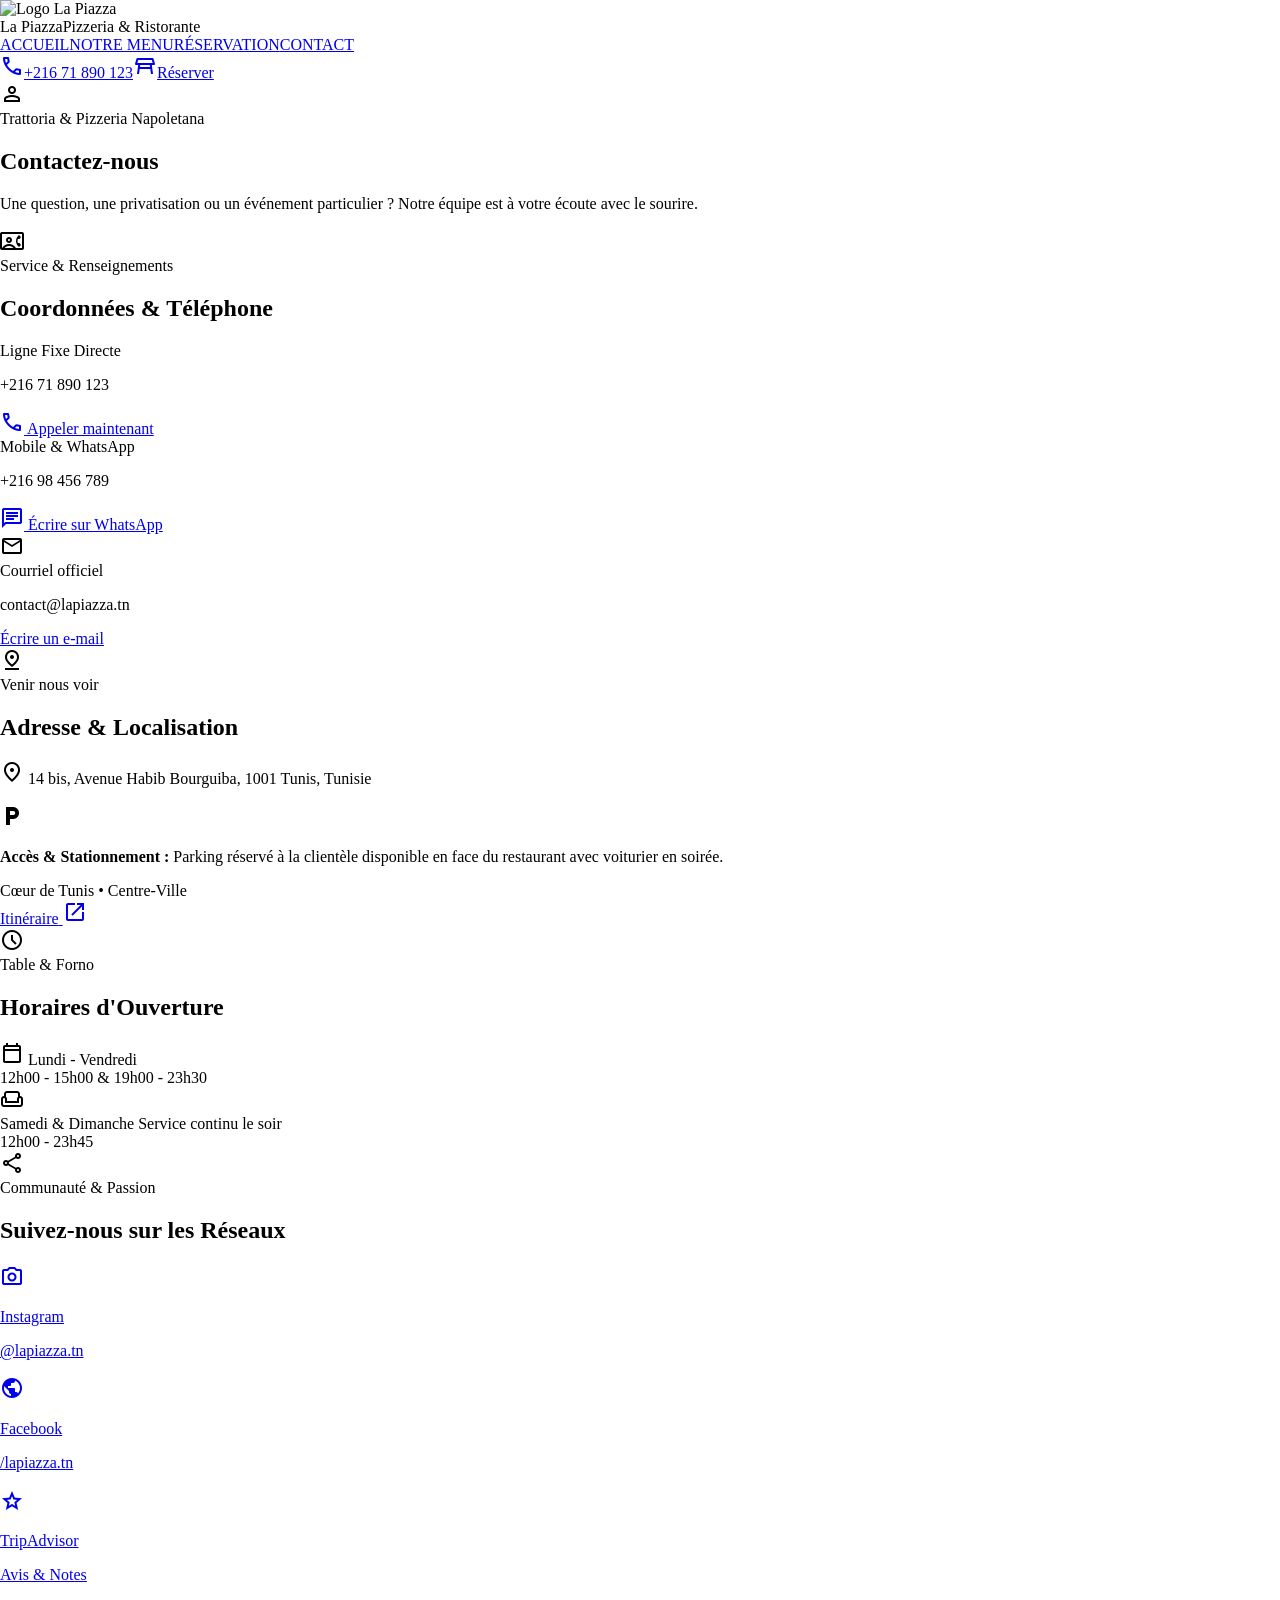
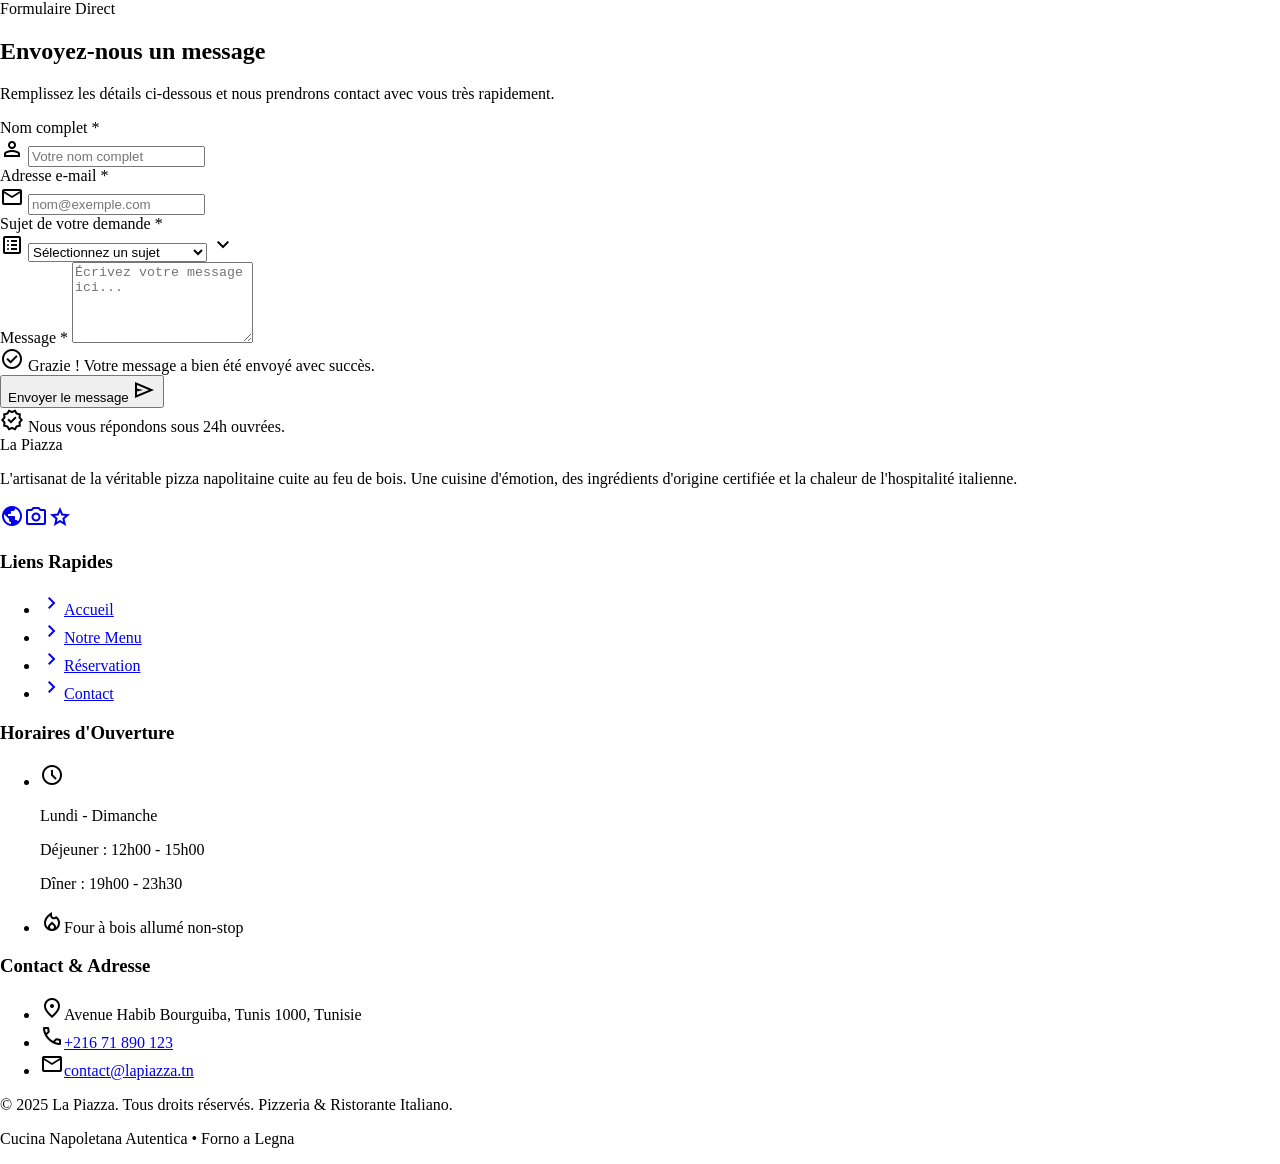
==== html/contact.html @ d90f62a3 "Ajouter de la structure HTML" ====
<!DOCTYPE html>

<html lang="fr">
  <head>
    <meta charset="utf-8" />
    <meta content="width=device-width, initial-scale=1.0" name="viewport" />
    <meta content="web_standard" name="shell-type" />
    <title>La Piazza - Trattoria &amp; Pizzeria Napoletana</title>
    <link href="https://fonts.googleapis.com" rel="preconnect" />
    <link crossorigin="" href="https://fonts.gstatic.com" rel="preconnect" />
    <link
      href="https://fonts.googleapis.com/css2?family=Playfair+Display:ital,wght@0,600;0,700;1,600&amp;family=Plus+Jakarta+Sans:wght@400;500;600;700&amp;display=swap"
      rel="stylesheet"
    />
    <link
      href="https://fonts.googleapis.com/css2?family=Material+Symbols+Outlined:opsz,wght,FILL,GRAD@20..48,100..700,0..1,-50..200"
      rel="stylesheet"
    />
    <link
      href="https://fonts.googleapis.com/css2?family=Material+Symbols+Outlined:wght,FILL@100..700,0..1&amp;display=swap"
      rel="stylesheet"
    />
    <style>
      @layer base {
        html,
        body {
          margin: 0;
          padding: 0;
        }
        body {
          overscroll-behavior: none;
        }
        main > :first-child {
          margin-top: 0 !important;
        }
        main > :last-child {
          margin-bottom: 0 !important;
        }
      }
      ::-webkit-scrollbar {
        display: none;
      }
    </style>
    <script src="https://cdn.tailwindcss.com"></script>
    <script id="tailwind-config">
      tailwind.config = {
        darkMode: "class",
        theme: {
          extend: {
            colors: {
              "surface-tint": "#b02d1c",
              "on-surface": "#2a170f",
              error: "#ba1a1a",
              "on-primary-fixed": "#400200",
              "on-secondary-container": "#347139",
              "surface-bright": "#fff8f6",
              "on-tertiary-fixed-variant": "#474743",
              "inverse-primary": "#ffb4a7",
              "on-tertiary": "#ffffff",
              background: "#fff8f6",
              "outline-variant": "#e1bfb9",
              surface: "#fff8f6",
              "secondary-container": "#b0f3ad",
              "surface-variant": "#ffdbce",
              "on-secondary-fixed-variant": "#12521e",
              tertiary: "#575753",
              "surface-container-lowest": "#ffffff",
              "surface-container": "#ffe9e2",
              "inverse-on-surface": "#ffede7",
              "error-container": "#ffdad6",
              "on-error-container": "#93000a",
              "primary-container": "#c83e2b",
              "tertiary-fixed-dim": "#c8c6c2",
              "inverse-surface": "#422b22",
              "tertiary-container": "#706f6b",
              "surface-container-high": "#ffe2d8",
              "surface-container-low": "#fff1ec",
              secondary: "#2e6b34",
              "on-error": "#ffffff",
              "on-secondary": "#ffffff",
              "surface-dim": "#f8d2c4",
              "on-primary-container": "#fff0ee",
              "on-primary-fixed-variant": "#8e1306",
              "on-surface-variant": "#59413d",
              "primary-fixed-dim": "#ffb4a7",
              primary: "#a62515",
              "on-background": "#2a170f",
              "on-secondary-fixed": "#002106",
              "tertiary-fixed": "#e5e2dd",
              "on-tertiary-fixed": "#1c1c19",
              "secondary-fixed": "#b0f3ad",
              "on-primary": "#ffffff",
              "secondary-fixed-dim": "#95d693",
              "on-tertiary-container": "#f6f3ee",
              "surface-container-highest": "#ffdbce",
              "primary-fixed": "#ffdad4",
              outline: "#8d706b",
            },
            borderRadius: {
              DEFAULT: "0.25rem",
              lg: "0.5rem",
              xl: "0.75rem",
              full: "9999px",
            },
            spacing: {
              "space-xl": "2.5rem",
              "space-lg": "1.5rem",
              margin: "3rem",
              "gutter-mobile": "1rem",
              gutter: "1.5rem",
              "margin-mobile": "1.25rem",
              "space-xs": "0.25rem",
              "space-md": "1rem",
              "space-sm": "0.5rem",
            },
            fontFamily: {
              "label-lg": ["Plus Jakarta Sans"],
              "label-sm": ["Plus Jakarta Sans"],
              "headline-sm": ["Playfair Display"],
              "headline-lg-mobile": ["Playfair Display"],
              "headline-xl-mobile": ["Playfair Display"],
              "body-sm": ["Plus Jakarta Sans"],
              "body-md": ["Plus Jakarta Sans"],
              "label-md": ["Plus Jakarta Sans"],
              "headline-md": ["Playfair Display"],
              "body-lg": ["Plus Jakarta Sans"],
              "headline-xl": ["Playfair Display"],
              "headline-lg": ["Playfair Display"],
            },
            fontSize: {
              "label-lg": [
                "0.875rem",
                {
                  lineHeight: "1.25rem",
                  letterSpacing: "0.04em",
                  fontWeight: "600",
                },
              ],
              "label-sm": [
                "0.6875rem",
                {
                  lineHeight: "0.875rem",
                  letterSpacing: "0.08em",
                  fontWeight: "500",
                },
              ],
              "headline-sm": [
                "1.25rem",
                {
                  lineHeight: "1.75rem",
                  letterSpacing: "0.01em",
                  fontWeight: "600",
                },
              ],
              "headline-lg-mobile": [
                "1.75rem",
                {
                  lineHeight: "2.25rem",
                  letterSpacing: "0em",
                  fontWeight: "600",
                },
              ],
              "headline-xl-mobile": [
                "2.25rem",
                {
                  lineHeight: "2.75rem",
                  letterSpacing: "-0.01em",
                  fontWeight: "600",
                },
              ],
              "body-sm": [
                "0.875rem",
                {
                  lineHeight: "1.25rem",
                  letterSpacing: "0.005em",
                  fontWeight: "400",
                },
              ],
              "body-md": [
                "1rem",
                {
                  lineHeight: "1.5rem",
                  letterSpacing: "0em",
                  fontWeight: "400",
                },
              ],
              "label-md": [
                "0.75rem",
                {
                  lineHeight: "1rem",
                  letterSpacing: "0.06em",
                  fontWeight: "600",
                },
              ],
              "headline-md": [
                "1.75rem",
                {
                  lineHeight: "2.25rem",
                  letterSpacing: "0em",
                  fontWeight: "600",
                },
              ],
              "body-lg": [
                "1.125rem",
                {
                  lineHeight: "1.75rem",
                  letterSpacing: "0em",
                  fontWeight: "400",
                },
              ],
              "headline-xl": [
                "3.5rem",
                {
                  lineHeight: "4rem",
                  letterSpacing: "-0.02em",
                  fontWeight: "600",
                },
              ],
              "headline-lg": [
                "2.5rem",
                {
                  lineHeight: "3rem",
                  letterSpacing: "-0.015em",
                  fontWeight: "600",
                },
              ],
            },
          },
        },
      };
    </script>
  </head>
  <body class="bg-surface text-on-surface antialiased">
    <header
      class="fixed top-0 left-0 w-full z-50 bg-surface-container-lowest/95 backdrop-blur-md shadow-[0_2px_12px_rgba(44,24,16,0.06)] border-b border-outline-variant/40"
    >
      <div
        class="h-20 max-w-7xl mx-auto px-6 lg:px-12 flex items-center justify-between gap-4"
      >
        <div class="flex items-center gap-3">
          <img
            alt="Logo La Piazza"
            class="h-8 w-auto object-contain"
            src="https://lh3.googleusercontent.com/aida/[base64]"
          />
          <div class="flex flex-col">
            <span
              class="font-headline-sm text-headline-sm text-on-surface font-bold tracking-tight leading-none"
              >La Piazza</span
            ><span
              class="font-label-sm text-label-sm uppercase tracking-widest text-secondary font-semibold mt-0.5"
              >Pizzeria &amp; Ristorante</span
            >
          </div>
        </div>
        <nav
          class="hidden lg:flex items-center gap-2"
          data-active-classes="bg-primary-container text-on-primary-container font-semibold rounded-lg px-3 py-1.5 shadow-sm"
        >
          <a
            class="px-3 py-1.5 font-label-lg text-label-lg text-on-surface-variant hover:text-on-surface transition-colors rounded-lg"
            data-path="accueil"
            href="#"
            >ACCUEIL</a
          ><a
            class="px-3 py-1.5 font-label-lg text-label-lg text-on-surface-variant hover:text-on-surface transition-colors rounded-lg"
            data-path="notre-menu"
            href="#"
            >NOTRE MENU</a
          ><a
            class="px-3 py-1.5 font-label-lg text-label-lg text-on-surface-variant hover:text-on-surface transition-colors rounded-lg"
            data-path="reservation"
            href="#"
            >RÉSERVATION</a
          ><a
            aria-current="page"
            class="transition-colors bg-primary-container text-on-primary-container font-semibold rounded-lg px-3 py-1.5 shadow-sm"
            data-path="contact"
            href="#"
            >CONTACT</a
          >
        </nav>
        <div class="flex items-center gap-4">
          <a
            class="hidden sm:flex items-center gap-2 px-3 py-1.5 rounded-full bg-surface-container-low text-on-surface-variant hover:text-on-surface transition-colors"
            href="tel:+21671890123"
            ><span class="material-symbols-outlined text-[18px] text-secondary"
              >call</span
            ><span
              class="font-label-sm text-label-sm font-semibold tracking-wider"
              >+216 71 890 123</span
            ></a
          ><a
            class="inline-flex items-center justify-center px-5 py-2.5 rounded-lg bg-primary-container text-on-primary-container font-label-lg text-label-lg tracking-wide hover:bg-primary transition-all shadow-sm active:scale-95"
            data-path="reservation"
            href="#"
            ><span class="material-symbols-outlined text-[18px] mr-1.5"
              >table_restaurant</span
            >Réserver</a
          >
          <div
            class="w-8 h-8 rounded-full bg-primary flex items-center justify-center shrink-0"
          >
            <span class="material-symbols-outlined text-on-primary text-[18px]"
              >person</span
            >
          </div>
        </div>
      </div>
    </header>
    <main class="w-full pt-20 bg-surface min-h-[calc(100vh-80px)]">
      <div class="flex flex-col w-full">
        <!-- Page Header -->
        <section
          class="relative px-6 lg:px-12 pt-12 pb-8 max-w-7xl mx-auto w-full"
        >
          <div class="flex flex-col max-w-3xl">
            <div class="inline-flex items-center gap-2 mb-3">
              <span class="w-8 h-0.5 bg-primary-container"></span>
              <span
                class="font-label-md text-label-md uppercase text-secondary font-bold tracking-widest"
                >Trattoria &amp; Pizzeria Napoletana</span
              >
            </div>
            <h1
              class="font-headline-xl text-headline-xl text-on-surface font-bold tracking-tight"
            >
              Contactez-nous
            </h1>
            <p
              class="font-body-lg text-body-lg text-on-surface-variant mt-4 leading-relaxed"
            >
              Une question, une privatisation ou un événement particulier ?
              Notre équipe est à votre écoute avec le sourire.
            </p>
          </div>
        </section>
        <!-- Main Grid Section -->
        <section class="px-6 lg:px-12 pb-24 max-w-7xl mx-auto w-full">
          <div
            class="grid grid-cols-1 lg:grid-cols-12 gap-8 lg:gap-12 items-start"
          >
            <!-- Left Column: Restaurant Info Cards (7 cols on desktop) -->
            <div class="lg:col-span-7 flex flex-col gap-6">
              <!-- Card 1: Coordonnées & Téléphone -->
              <article
                class="bg-surface-container-lowest rounded-xl p-6 sm:p-8 shadow-sm"
              >
                <div class="flex items-center gap-3 mb-6">
                  <div
                    class="w-12 h-12 rounded-xl bg-surface-container-low flex items-center justify-center text-primary-container shrink-0"
                  >
                    <span class="material-symbols-outlined text-[26px]"
                      >contact_phone</span
                    >
                  </div>
                  <div>
                    <span
                      class="font-label-sm text-label-sm text-secondary uppercase font-semibold"
                      >Service &amp; Renseignements</span
                    >
                    <h2
                      class="font-headline-sm text-headline-sm text-on-surface font-bold"
                    >
                      Coordonnées &amp; Téléphone
                    </h2>
                  </div>
                </div>
                <div class="grid grid-cols-1 sm:grid-cols-2 gap-4">
                  <div
                    class="bg-surface rounded-lg p-4 flex flex-col justify-between"
                  >
                    <div>
                      <span
                        class="font-label-sm text-label-sm text-on-surface-variant uppercase font-medium"
                        >Ligne Fixe Directe</span
                      >
                      <p
                        class="font-body-lg text-body-lg font-bold text-on-surface mt-1"
                      >
                        +216 71 890 123
                      </p>
                    </div>
                    <a
                      class="inline-flex items-center gap-1.5 font-label-md text-label-md text-primary-container hover:text-primary mt-3 font-semibold transition-colors"
                      href="tel:+21671890123"
                    >
                      <span class="material-symbols-outlined text-[16px]"
                        >call</span
                      >
                      Appeler maintenant
                    </a>
                  </div>
                  <div
                    class="bg-surface rounded-lg p-4 flex flex-col justify-between"
                  >
                    <div>
                      <span
                        class="font-label-sm text-label-sm text-on-surface-variant uppercase font-medium"
                        >Mobile &amp; WhatsApp</span
                      >
                      <p
                        class="font-body-lg text-body-lg font-bold text-on-surface mt-1"
                      >
                        +216 98 456 789
                      </p>
                    </div>
                    <a
                      class="inline-flex items-center gap-1.5 font-label-md text-label-md text-secondary hover:text-on-secondary-container mt-3 font-semibold transition-colors"
                      href="https://wa.me/21698456789"
                      rel="noopener noreferrer"
                      target="_blank"
                    >
                      <span class="material-symbols-outlined text-[16px]"
                        >chat</span
                      >
                      Écrire sur WhatsApp
                    </a>
                  </div>
                </div>
                <div
                  class="mt-4 pt-4 bg-surface-container-low/60 rounded-lg p-4 flex flex-col sm:flex-row items-start sm:items-center justify-between gap-3"
                >
                  <div class="flex items-center gap-3">
                    <span
                      class="material-symbols-outlined text-primary-container text-[22px]"
                      >mail</span
                    >
                    <div>
                      <span
                        class="font-label-sm text-label-sm text-on-surface-variant"
                        >Courriel officiel</span
                      >
                      <p
                        class="font-body-md text-body-md font-semibold text-on-surface"
                      >
                        contact@lapiazza.tn
                      </p>
                    </div>
                  </div>
                  <a
                    class="px-4 py-2 rounded-lg bg-surface-container-lowest text-on-surface font-label-md text-label-md font-semibold shadow-sm hover:bg-surface-container transition-all"
                    href="mailto:contact@lapiazza.tn"
                  >
                    Écrire un e-mail
                  </a>
                </div>
              </article>
              <!-- Card 2: Adresse & Localisation -->
              <article
                class="bg-surface-container-lowest rounded-xl p-6 sm:p-8 shadow-sm"
              >
                <div class="flex items-center gap-3 mb-5">
                  <div
                    class="w-12 h-12 rounded-xl bg-surface-container-low flex items-center justify-center text-primary-container shrink-0"
                  >
                    <span class="material-symbols-outlined text-[26px]"
                      >pin_drop</span
                    >
                  </div>
                  <div>
                    <span
                      class="font-label-sm text-label-sm text-secondary uppercase font-semibold"
                      >Venir nous voir</span
                    >
                    <h2
                      class="font-headline-sm text-headline-sm text-on-surface font-bold"
                    >
                      Adresse &amp; Localisation
                    </h2>
                  </div>
                </div>
                <div class="space-y-3 mb-5">
                  <p
                    class="font-body-lg text-body-lg font-semibold text-on-surface flex items-start gap-2"
                  >
                    <span
                      class="material-symbols-outlined text-primary-container text-[20px] mt-0.5"
                      >location_on</span
                    >
                    14 bis, Avenue Habib Bourguiba, 1001 Tunis, Tunisie
                  </p>
                  <div
                    class="flex items-start gap-2 bg-surface-container-low p-3.5 rounded-lg"
                  >
                    <span
                      class="material-symbols-outlined text-secondary text-[20px] mt-0.5"
                      >local_parking</span
                    >
                    <p
                      class="font-body-sm text-body-sm text-on-surface-variant"
                    >
                      <strong class="text-on-surface font-semibold"
                        >Accès &amp; Stationnement :</strong
                      >
                      Parking réservé à la clientèle disponible en face du
                      restaurant avec voiturier en soirée.
                    </p>
                  </div>
                </div>
                <!-- Stylized Google Map Container with Red and Green accents -->
                <div
                  class="relative w-full h-56 rounded-xl overflow-hidden shadow-inner group"
                >
                  <div
                    class="w-full h-full bg-cover bg-center"
                    data-location="14 bis Avenue Habib Bourguiba, Tunis, Tunisie"
                    style="
                      background-image: url('https://lh3.googleusercontent.com/aida-public/[base64]');
                    "
                  ></div>
                  <!-- Interactive Map Overlay Badge -->
                  <div
                    class="absolute bottom-3 left-3 bg-surface-container-lowest/95 backdrop-blur-sm px-4 py-2 rounded-lg shadow-md flex items-center gap-3"
                  >
                    <div class="flex items-center gap-1.5">
                      <span
                        class="w-2.5 h-2.5 rounded-full bg-primary-container animate-pulse"
                      ></span>
                      <span
                        class="w-2.5 h-2.5 rounded-full bg-secondary"
                      ></span>
                    </div>
                    <span
                      class="font-label-sm text-label-sm font-bold text-on-surface"
                      >Cœur de Tunis • Centre-Ville</span
                    >
                  </div>
                  <a
                    class="absolute top-3 right-3 bg-surface-container-lowest text-primary-container hover:bg-primary-container hover:text-on-primary-container transition-all px-3 py-1.5 rounded-md font-label-sm text-label-sm font-semibold shadow-sm flex items-center gap-1"
                    href="https://maps.google.com"
                    rel="noopener noreferrer"
                    target="_blank"
                  >
                    <span>Itinéraire</span>
                    <span class="material-symbols-outlined text-[16px]"
                      >open_in_new</span
                    >
                  </a>
                </div>
              </article>
              <!-- Card 3: Horaires d'ouverture -->
              <article
                class="bg-surface-container-lowest rounded-xl p-6 sm:p-8 shadow-sm"
              >
                <div class="flex items-center gap-3 mb-6">
                  <div
                    class="w-12 h-12 rounded-xl bg-surface-container-low flex items-center justify-center text-primary-container shrink-0"
                  >
                    <span class="material-symbols-outlined text-[26px]"
                      >schedule</span
                    >
                  </div>
                  <div>
                    <span
                      class="font-label-sm text-label-sm text-secondary uppercase font-semibold"
                      >Table &amp; Forno</span
                    >
                    <h2
                      class="font-headline-sm text-headline-sm text-on-surface font-bold"
                    >
                      Horaires d'Ouverture
                    </h2>
                  </div>
                </div>
                <div class="space-y-4">
                  <div
                    class="flex flex-col sm:flex-row sm:items-center justify-between p-4 rounded-lg bg-surface gap-2"
                  >
                    <div class="flex items-center gap-2.5">
                      <span
                        class="material-symbols-outlined text-secondary text-[20px]"
                        >calendar_today</span
                      >
                      <span
                        class="font-body-md text-body-md font-semibold text-on-surface"
                        >Lundi - Vendredi</span
                      >
                    </div>
                    <div
                      class="flex items-center gap-3 font-body-sm text-body-sm text-on-surface-variant font-medium"
                    >
                      <span
                        class="bg-surface-container-lowest px-2.5 py-1 rounded"
                        >12h00 - 15h00</span
                      >
                      <span>&amp;</span>
                      <span
                        class="bg-surface-container-lowest px-2.5 py-1 rounded"
                        >19h00 - 23h30</span
                      >
                    </div>
                  </div>
                  <div
                    class="flex flex-col sm:flex-row sm:items-center justify-between p-4 rounded-lg bg-surface-container-low/70 gap-2"
                  >
                    <div class="flex items-center gap-2.5">
                      <span
                        class="material-symbols-outlined text-primary-container text-[20px]"
                        >weekend</span
                      >
                      <div>
                        <span
                          class="font-body-md text-body-md font-bold text-on-surface"
                          >Samedi &amp; Dimanche</span
                        >
                        <span
                          class="block font-label-sm text-label-sm text-secondary font-semibold"
                          >Service continu le soir</span
                        >
                      </div>
                    </div>
                    <div
                      class="font-body-md text-body-md font-bold text-primary-container bg-surface-container-lowest px-3 py-1.5 rounded-lg shadow-xs"
                    >
                      12h00 - 23h45
                    </div>
                  </div>
                </div>
              </article>
              <!-- Card 4: Suivez-nous sur les Réseaux Sociaux -->
              <article
                class="bg-surface-container-lowest rounded-xl p-6 sm:p-8 shadow-sm"
              >
                <div class="flex items-center gap-3 mb-5">
                  <div
                    class="w-12 h-12 rounded-xl bg-surface-container-low flex items-center justify-center text-primary-container shrink-0"
                  >
                    <span class="material-symbols-outlined text-[26px]"
                      >share</span
                    >
                  </div>
                  <div>
                    <span
                      class="font-label-sm text-label-sm text-secondary uppercase font-semibold"
                      >Communauté &amp; Passion</span
                    >
                    <h2
                      class="font-headline-sm text-headline-sm text-on-surface font-bold"
                    >
                      Suivez-nous sur les Réseaux
                    </h2>
                  </div>
                </div>
                <div class="grid grid-cols-1 sm:grid-cols-3 gap-3">
                  <!-- Instagram -->
                  <a
                    class="group flex items-center gap-3 p-3.5 rounded-lg bg-surface hover:bg-primary-container transition-all duration-200"
                    href="https://instagram.com/lapiazza.tn"
                    rel="noopener noreferrer"
                    target="_blank"
                  >
                    <div
                      class="w-9 h-9 rounded-full bg-surface-container-lowest group-hover:bg-on-primary-container flex items-center justify-center text-primary-container group-hover:text-primary transition-colors shrink-0"
                    >
                      <span class="material-symbols-outlined text-[18px]"
                        >photo_camera</span
                      >
                    </div>
                    <div class="min-w-0">
                      <p
                        class="font-label-md text-label-md font-bold text-on-surface group-hover:text-on-primary-container"
                      >
                        Instagram
                      </p>
                      <p
                        class="font-body-sm text-body-sm text-on-surface-variant group-hover:text-on-primary-container/80 truncate"
                      >
                        @lapiazza.tn
                      </p>
                    </div>
                  </a>
                  <!-- Facebook -->
                  <a
                    class="group flex items-center gap-3 p-3.5 rounded-lg bg-surface hover:bg-primary-container transition-all duration-200"
                    href="https://facebook.com/lapiazza.tn"
                    rel="noopener noreferrer"
                    target="_blank"
                  >
                    <div
                      class="w-9 h-9 rounded-full bg-surface-container-lowest group-hover:bg-on-primary-container flex items-center justify-center text-primary-container group-hover:text-primary transition-colors shrink-0"
                    >
                      <span class="material-symbols-outlined text-[18px]"
                        >public</span
                      >
                    </div>
                    <div class="min-w-0">
                      <p
                        class="font-label-md text-label-md font-bold text-on-surface group-hover:text-on-primary-container"
                      >
                        Facebook
                      </p>
                      <p
                        class="font-body-sm text-body-sm text-on-surface-variant group-hover:text-on-primary-container/80 truncate"
                      >
                        /lapiazza.tn
                      </p>
                    </div>
                  </a>
                  <!-- TripAdvisor -->
                  <a
                    class="group flex items-center gap-3 p-3.5 rounded-lg bg-surface hover:bg-secondary transition-all duration-200"
                    href="https://tripadvisor.com"
                    rel="noopener noreferrer"
                    target="_blank"
                  >
                    <div
                      class="w-9 h-9 rounded-full bg-surface-container-lowest group-hover:bg-on-secondary flex items-center justify-center text-secondary group-hover:text-secondary-fixed-dim transition-colors shrink-0"
                    >
                      <span class="material-symbols-outlined text-[18px]"
                        >star</span
                      >
                    </div>
                    <div class="min-w-0">
                      <p
                        class="font-label-md text-label-md font-bold text-on-surface group-hover:text-on-secondary"
                      >
                        TripAdvisor
                      </p>
                      <p
                        class="font-body-sm text-body-sm text-on-surface-variant group-hover:text-on-secondary/80 truncate"
                      >
                        Avis &amp; Notes
                      </p>
                    </div>
                  </a>
                </div>
              </article>
            </div>
            <!-- Right Column: Simple Contact Form (5 cols on desktop) -->
            <div class="lg:col-span-5 lg:sticky lg:top-28">
              <div class="bg-surface-container-lowest rounded-xl p-8 shadow-md">
                <div class="mb-6">
                  <span
                    class="font-label-sm text-label-sm text-secondary uppercase font-bold tracking-wider"
                    >Formulaire Direct</span
                  >
                  <h2
                    class="font-headline-md text-headline-md text-on-surface font-bold mt-1"
                  >
                    Envoyez-nous un message
                  </h2>
                  <p
                    class="font-body-sm text-body-sm text-on-surface-variant mt-1.5"
                  >
                    Remplissez les détails ci-dessous et nous prendrons contact
                    avec vous très rapidement.
                  </p>
                </div>
                <form
                  class="space-y-5"
                  id="contactForm"
                  onsubmit="event.preventDefault(); document.getElementById('formSuccess').classList.remove('hidden'); this.reset();"
                >
                  <!-- Nom -->
                  <div>
                    <label
                      class="block font-label-md text-label-md font-semibold text-on-surface mb-2"
                      for="contactName"
                    >
                      Nom complet <span class="text-primary-container">*</span>
                    </label>
                    <div class="relative">
                      <span
                        class="material-symbols-outlined absolute left-3.5 top-1/2 -translate-y-1/2 text-[20px] text-tertiary"
                        >person</span
                      >
                      <input
                        class="w-full pl-11 pr-4 py-3 rounded-lg bg-surface text-on-surface font-body-md text-body-md placeholder:text-on-surface-variant/50 focus:outline-none focus:ring-2 focus:ring-primary-container transition-all"
                        id="contactName"
                        name="name"
                        placeholder="Votre nom complet"
                        required=""
                        type="text"
                      />
                    </div>
                  </div>
                  <!-- Email -->
                  <div>
                    <label
                      class="block font-label-md text-label-md font-semibold text-on-surface mb-2"
                      for="contactEmail"
                    >
                      Adresse e-mail
                      <span class="text-primary-container">*</span>
                    </label>
                    <div class="relative">
                      <span
                        class="material-symbols-outlined absolute left-3.5 top-1/2 -translate-y-1/2 text-[20px] text-tertiary"
                        >mail</span
                      >
                      <input
                        class="w-full pl-11 pr-4 py-3 rounded-lg bg-surface text-on-surface font-body-md text-body-md placeholder:text-on-surface-variant/50 focus:outline-none focus:ring-2 focus:ring-primary-container transition-all"
                        id="contactEmail"
                        name="email"
                        placeholder="nom@exemple.com"
                        required=""
                        type="email"
                      />
                    </div>
                  </div>
                  <!-- Sujet -->
                  <div>
                    <label
                      class="block font-label-md text-label-md font-semibold text-on-surface mb-2"
                      for="contactSubject"
                    >
                      Sujet de votre demande
                      <span class="text-primary-container">*</span>
                    </label>
                    <div class="relative">
                      <span
                        class="material-symbols-outlined absolute left-3.5 top-1/2 -translate-y-1/2 text-[20px] text-tertiary pointer-events-none"
                        >list_alt</span
                      >
                      <select
                        class="w-full pl-11 pr-10 py-3 rounded-lg bg-surface text-on-surface font-body-md text-body-md focus:outline-none focus:ring-2 focus:ring-primary-container appearance-none cursor-pointer transition-all"
                        id="contactSubject"
                        name="subject"
                        required=""
                      >
                        <option disabled="" selected="" value="">
                          Sélectionnez un sujet
                        </option>
                        <option value="Demande d'information">
                          Demande d'information
                        </option>
                        <option value="Privatisation &amp; Événement">
                          Privatisation &amp; Événement
                        </option>
                        <option value="Catering / Traiteur">
                          Catering / Traiteur
                        </option>
                        <option value="Autre question">Autre question</option>
                      </select>
                      <span
                        class="material-symbols-outlined absolute right-3.5 top-1/2 -translate-y-1/2 text-[20px] text-tertiary pointer-events-none"
                        >expand_more</span
                      >
                    </div>
                  </div>
                  <!-- Message -->
                  <div>
                    <label
                      class="block font-label-md text-label-md font-semibold text-on-surface mb-2"
                      for="contactMessage"
                    >
                      Message <span class="text-primary-container">*</span>
                    </label>
                    <textarea
                      class="w-full p-4 rounded-lg bg-surface text-on-surface font-body-md text-body-md placeholder:text-on-surface-variant/50 focus:outline-none focus:ring-2 focus:ring-primary-container resize-none transition-all"
                      id="contactMessage"
                      name="message"
                      placeholder="Écrivez votre message ici..."
                      required=""
                      rows="5"
                    ></textarea>
                  </div>
                  <!-- Feedback Message -->
                  <div
                    class="hidden p-3.5 rounded-lg bg-secondary-container text-on-secondary-fixed-variant font-body-sm text-body-sm flex items-center gap-2"
                    id="formSuccess"
                  >
                    <span class="material-symbols-outlined text-[20px]"
                      >check_circle</span
                    >
                    <span
                      >Grazie ! Votre message a bien été envoyé avec
                      succès.</span
                    >
                  </div>
                  <!-- Submit Button -->
                  <button
                    class="w-full py-3.5 px-6 rounded-lg bg-primary-container hover:bg-primary text-on-primary-container font-label-lg text-label-lg font-bold flex items-center justify-center gap-2 shadow-sm transition-all duration-200 active:scale-[0.99] cursor-pointer"
                    type="submit"
                  >
                    <span>Envoyer le message</span>
                    <span class="material-symbols-outlined text-[18px]"
                      >send</span
                    >
                  </button>
                  <!-- Fast reply guarantee -->
                  <div
                    class="flex items-center justify-center gap-2 pt-2 text-on-surface-variant font-label-sm text-label-sm"
                  >
                    <span
                      class="material-symbols-outlined text-secondary text-[16px]"
                      >verified</span
                    >
                    <span>Nous vous répondons sous 24h ouvrées.</span>
                  </div>
                </form>
              </div>
            </div>
          </div>
        </section>
      </div>
    </main>
    <footer
      class="w-full bg-inverse-surface text-inverse-on-surface pt-16 pb-8 border-t border-outline/20"
    >
      <div class="max-w-7xl mx-auto px-6 lg:px-12">
        <div
          class="grid grid-cols-1 md:grid-cols-2 lg:grid-cols-4 gap-10 pb-12"
        >
          <div class="space-y-4">
            <div class="flex items-center gap-3">
              <span
                class="font-headline-md text-headline-md text-surface-container-lowest font-bold tracking-tight"
                >La Piazza</span
              >
              <div
                class="flex h-3 w-6 rounded-xs overflow-hidden shadow-xs shrink-0"
              >
                <span class="w-1/3 h-full bg-secondary"></span
                ><span class="w-1/3 h-full bg-surface-container-lowest"></span
                ><span class="w-1/3 h-full bg-primary-container"></span>
              </div>
            </div>
            <p
              class="font-body-sm text-body-sm text-surface-dim leading-relaxed"
            >
              L'artisanat de la véritable pizza napolitaine cuite au feu de
              bois. Une cuisine d'émotion, des ingrédients d'origine certifiée
              et la chaleur de l'hospitalité italienne.
            </p>
            <div class="flex items-center gap-3 pt-2">
              <a
                aria-label="Facebook"
                class="w-9 h-9 rounded-full bg-tertiary-container/40 flex items-center justify-center text-surface-container-lowest hover:bg-primary-container hover:text-on-primary-container transition-all"
                href="#"
                ><span class="material-symbols-outlined text-[18px]"
                  >public</span
                ></a
              ><a
                aria-label="Instagram"
                class="w-9 h-9 rounded-full bg-tertiary-container/40 flex items-center justify-center text-surface-container-lowest hover:bg-primary-container hover:text-on-primary-container transition-all"
                href="#"
                ><span class="material-symbols-outlined text-[18px]"
                  >photo_camera</span
                ></a
              ><a
                aria-label="TripAdvisor"
                class="w-9 h-9 rounded-full bg-tertiary-container/40 flex items-center justify-center text-surface-container-lowest hover:bg-primary-container hover:text-on-primary-container transition-all"
                href="#"
                ><span class="material-symbols-outlined text-[18px]"
                  >star</span
                ></a
              >
            </div>
          </div>
          <div class="space-y-4">
            <h3
              class="font-headline-sm text-headline-sm text-surface-container-lowest font-bold"
            >
              Liens Rapides
            </h3>
            <ul class="space-y-2.5">
              <li role="none">
                <a
                  class="font-body-sm text-body-sm text-surface-dim hover:text-surface-container-lowest transition-colors flex items-center gap-2"
                  data-path="accueil"
                  href="#"
                  ><span
                    class="material-symbols-outlined text-[14px] text-primary-fixed-dim"
                    >chevron_right</span
                  >Accueil</a
                >
              </li>
              <li role="none">
                <a
                  class="font-body-sm text-body-sm text-surface-dim hover:text-surface-container-lowest transition-colors flex items-center gap-2"
                  data-path="notre-menu"
                  href="#"
                  ><span
                    class="material-symbols-outlined text-[14px] text-primary-fixed-dim"
                    >chevron_right</span
                  >Notre Menu</a
                >
              </li>
              <li role="none">
                <a
                  class="font-body-sm text-body-sm text-surface-dim hover:text-surface-container-lowest transition-colors flex items-center gap-2"
                  data-path="reservation"
                  href="#"
                  ><span
                    class="material-symbols-outlined text-[14px] text-primary-fixed-dim"
                    >chevron_right</span
                  >Réservation</a
                >
              </li>
              <li role="none">
                <a
                  class="font-body-sm text-body-sm text-surface-dim hover:text-surface-container-lowest transition-colors flex items-center gap-2"
                  data-path="contact"
                  href="#"
                  ><span
                    class="material-symbols-outlined text-[14px] text-primary-fixed-dim"
                    >chevron_right</span
                  >Contact</a
                >
              </li>
            </ul>
          </div>
          <div class="space-y-4">
            <h3
              class="font-headline-sm text-headline-sm text-surface-container-lowest font-bold"
            >
              Horaires d'Ouverture
            </h3>
            <ul class="space-y-3 font-body-sm text-body-sm text-surface-dim">
              <li class="flex items-start gap-2.5">
                <span
                  class="material-symbols-outlined text-secondary-fixed-dim text-[18px] mt-0.5"
                  >schedule</span
                >
                <div>
                  <p class="font-semibold text-surface-container-lowest">
                    Lundi - Dimanche
                  </p>
                  <p>Déjeuner : 12h00 - 15h00</p>
                  <p>Dîner : 19h00 - 23h30</p>
                </div>
              </li>
              <li class="flex items-center gap-2.5 text-secondary-fixed">
                <span class="material-symbols-outlined text-[18px]"
                  >local_fire_department</span
                ><span
                  class="font-label-sm text-label-sm uppercase tracking-wider font-semibold"
                  >Four à bois allumé non-stop</span
                >
              </li>
            </ul>
          </div>
          <div class="space-y-4">
            <h3
              class="font-headline-sm text-headline-sm text-surface-container-lowest font-bold"
            >
              Contact &amp; Adresse
            </h3>
            <ul class="space-y-3 font-body-sm text-body-sm text-surface-dim">
              <li class="flex items-start gap-2.5">
                <span
                  class="material-symbols-outlined text-primary-fixed-dim text-[18px] mt-0.5"
                  >location_on</span
                ><span>Avenue Habib Bourguiba, Tunis 1000, Tunisie</span>
              </li>
              <li class="flex items-center gap-2.5">
                <span
                  class="material-symbols-outlined text-primary-fixed-dim text-[18px]"
                  >call</span
                ><a
                  class="hover:text-surface-container-lowest transition-colors"
                  href="tel:+21671890123"
                  >+216 71 890 123</a
                >
              </li>
              <li class="flex items-center gap-2.5">
                <span
                  class="material-symbols-outlined text-primary-fixed-dim text-[18px]"
                  >mail</span
                ><a
                  class="hover:text-surface-container-lowest transition-colors"
                  href="mailto:contact@lapiazza.tn"
                  >contact@lapiazza.tn</a
                >
              </li>
            </ul>
          </div>
        </div>
        <div
          class="pt-8 border-t border-outline/15 flex flex-col sm:flex-row items-center justify-between gap-4 text-center sm:text-left"
        >
          <p class="font-body-sm text-body-sm text-surface-dim">
            © 2025 La Piazza. Tous droits réservés. Pizzeria &amp; Ristorante
            Italiano.
          </p>
          <p
            class="font-label-sm text-label-sm text-tertiary-fixed-dim uppercase tracking-wider"
          >
            Cucina Napoletana Autentica • Forno a Legna
          </p>
        </div>
      </div>
    </footer>
  </body>
</html>
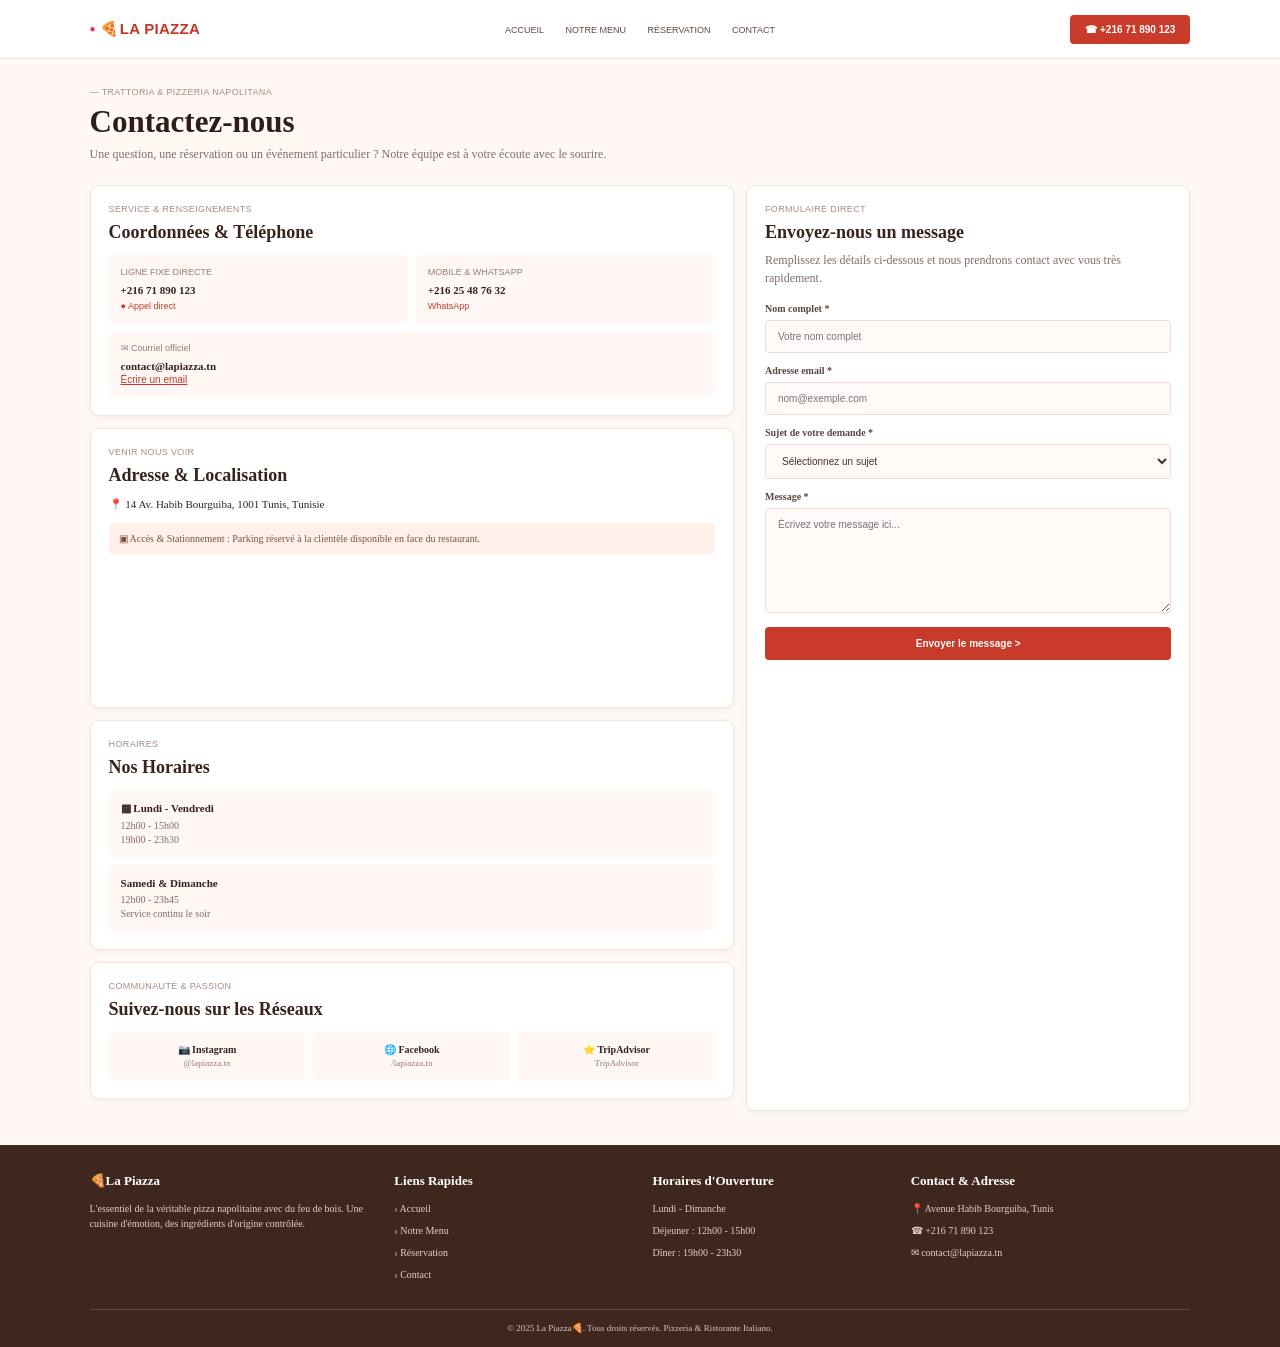
==== commit 02a11d44: "la page contac ni css ni javascriptt" ====
--- a/html/contact.html
+++ b/html/contact.html
@@ -1,1087 +1,213 @@
+<!--HTML permet de créer la structure de la page web-->
 <!DOCTYPE html>
-
 <html lang="fr">
   <head>
-    <meta charset="utf-8" />
-    <meta content="width=device-width, initial-scale=1.0" name="viewport" />
-    <meta content="web_standard" name="shell-type" />
-    <title>La Piazza - Trattoria &amp; Pizzeria Napoletana</title>
-    <link href="https://fonts.googleapis.com" rel="preconnect" />
-    <link crossorigin="" href="https://fonts.gstatic.com" rel="preconnect" />
-    <link
-      href="https://fonts.googleapis.com/css2?family=Playfair+Display:ital,wght@0,600;0,700;1,600&amp;family=Plus+Jakarta+Sans:wght@400;500;600;700&amp;display=swap"
-      rel="stylesheet"
-    />
-    <link
-      href="https://fonts.googleapis.com/css2?family=Material+Symbols+Outlined:opsz,wght,FILL,GRAD@20..48,100..700,0..1,-50..200"
-      rel="stylesheet"
-    />
-    <link
-      href="https://fonts.googleapis.com/css2?family=Material+Symbols+Outlined:wght,FILL@100..700,0..1&amp;display=swap"
-      rel="stylesheet"
-    />
-    <style>
-      @layer base {
-        html,
-        body {
-          margin: 0;
-          padding: 0;
-        }
-        body {
-          overscroll-behavior: none;
-        }
-        main > :first-child {
-          margin-top: 0 !important;
-        }
-        main > :last-child {
-          margin-bottom: 0 !important;
-        }
-      }
-      ::-webkit-scrollbar {
-        display: none;
-      }
-    </style>
-    <script src="https://cdn.tailwindcss.com"></script>
-    <script id="tailwind-config">
-      tailwind.config = {
-        darkMode: "class",
-        theme: {
-          extend: {
-            colors: {
-              "surface-tint": "#b02d1c",
-              "on-surface": "#2a170f",
-              error: "#ba1a1a",
-              "on-primary-fixed": "#400200",
-              "on-secondary-container": "#347139",
-              "surface-bright": "#fff8f6",
-              "on-tertiary-fixed-variant": "#474743",
-              "inverse-primary": "#ffb4a7",
-              "on-tertiary": "#ffffff",
-              background: "#fff8f6",
-              "outline-variant": "#e1bfb9",
-              surface: "#fff8f6",
-              "secondary-container": "#b0f3ad",
-              "surface-variant": "#ffdbce",
-              "on-secondary-fixed-variant": "#12521e",
-              tertiary: "#575753",
-              "surface-container-lowest": "#ffffff",
-              "surface-container": "#ffe9e2",
-              "inverse-on-surface": "#ffede7",
-              "error-container": "#ffdad6",
-              "on-error-container": "#93000a",
-              "primary-container": "#c83e2b",
-              "tertiary-fixed-dim": "#c8c6c2",
-              "inverse-surface": "#422b22",
-              "tertiary-container": "#706f6b",
-              "surface-container-high": "#ffe2d8",
-              "surface-container-low": "#fff1ec",
-              secondary: "#2e6b34",
-              "on-error": "#ffffff",
-              "on-secondary": "#ffffff",
-              "surface-dim": "#f8d2c4",
-              "on-primary-container": "#fff0ee",
-              "on-primary-fixed-variant": "#8e1306",
-              "on-surface-variant": "#59413d",
-              "primary-fixed-dim": "#ffb4a7",
-              primary: "#a62515",
-              "on-background": "#2a170f",
-              "on-secondary-fixed": "#002106",
-              "tertiary-fixed": "#e5e2dd",
-              "on-tertiary-fixed": "#1c1c19",
-              "secondary-fixed": "#b0f3ad",
-              "on-primary": "#ffffff",
-              "secondary-fixed-dim": "#95d693",
-              "on-tertiary-container": "#f6f3ee",
-              "surface-container-highest": "#ffdbce",
-              "primary-fixed": "#ffdad4",
-              outline: "#8d706b",
-            },
-            borderRadius: {
-              DEFAULT: "0.25rem",
-              lg: "0.5rem",
-              xl: "0.75rem",
-              full: "9999px",
-            },
-            spacing: {
-              "space-xl": "2.5rem",
-              "space-lg": "1.5rem",
-              margin: "3rem",
-              "gutter-mobile": "1rem",
-              gutter: "1.5rem",
-              "margin-mobile": "1.25rem",
-              "space-xs": "0.25rem",
-              "space-md": "1rem",
-              "space-sm": "0.5rem",
-            },
-            fontFamily: {
-              "label-lg": ["Plus Jakarta Sans"],
-              "label-sm": ["Plus Jakarta Sans"],
-              "headline-sm": ["Playfair Display"],
-              "headline-lg-mobile": ["Playfair Display"],
-              "headline-xl-mobile": ["Playfair Display"],
-              "body-sm": ["Plus Jakarta Sans"],
-              "body-md": ["Plus Jakarta Sans"],
-              "label-md": ["Plus Jakarta Sans"],
-              "headline-md": ["Playfair Display"],
-              "body-lg": ["Plus Jakarta Sans"],
-              "headline-xl": ["Playfair Display"],
-              "headline-lg": ["Playfair Display"],
-            },
-            fontSize: {
-              "label-lg": [
-                "0.875rem",
-                {
-                  lineHeight: "1.25rem",
-                  letterSpacing: "0.04em",
-                  fontWeight: "600",
-                },
-              ],
-              "label-sm": [
-                "0.6875rem",
-                {
-                  lineHeight: "0.875rem",
-                  letterSpacing: "0.08em",
-                  fontWeight: "500",
-                },
-              ],
-              "headline-sm": [
-                "1.25rem",
-                {
-                  lineHeight: "1.75rem",
-                  letterSpacing: "0.01em",
-                  fontWeight: "600",
-                },
-              ],
-              "headline-lg-mobile": [
-                "1.75rem",
-                {
-                  lineHeight: "2.25rem",
-                  letterSpacing: "0em",
-                  fontWeight: "600",
-                },
-              ],
-              "headline-xl-mobile": [
-                "2.25rem",
-                {
-                  lineHeight: "2.75rem",
-                  letterSpacing: "-0.01em",
-                  fontWeight: "600",
-                },
-              ],
-              "body-sm": [
-                "0.875rem",
-                {
-                  lineHeight: "1.25rem",
-                  letterSpacing: "0.005em",
-                  fontWeight: "400",
-                },
-              ],
-              "body-md": [
-                "1rem",
-                {
-                  lineHeight: "1.5rem",
-                  letterSpacing: "0em",
-                  fontWeight: "400",
-                },
-              ],
-              "label-md": [
-                "0.75rem",
-                {
-                  lineHeight: "1rem",
-                  letterSpacing: "0.06em",
-                  fontWeight: "600",
-                },
-              ],
-              "headline-md": [
-                "1.75rem",
-                {
-                  lineHeight: "2.25rem",
-                  letterSpacing: "0em",
-                  fontWeight: "600",
-                },
-              ],
-              "body-lg": [
-                "1.125rem",
-                {
-                  lineHeight: "1.75rem",
-                  letterSpacing: "0em",
-                  fontWeight: "400",
-                },
-              ],
-              "headline-xl": [
-                "3.5rem",
-                {
-                  lineHeight: "4rem",
-                  letterSpacing: "-0.02em",
-                  fontWeight: "600",
-                },
-              ],
-              "headline-lg": [
-                "2.5rem",
-                {
-                  lineHeight: "3rem",
-                  letterSpacing: "-0.015em",
-                  fontWeight: "600",
-                },
-              ],
-            },
-          },
-        },
-      };
-    </script>
+    <meta charset="UTF-8" />
+    <meta name="viewport" content="width=device-width, initial-scale=1.0" />
+    <title>La Piazza | Contactez-nous</title>
+    <link rel="stylesheet" href="../css/cssContact/style.css" />
+    <link rel="stylesheet" href="../css/cssContact/flexbox.css" />
+    <link rel="stylesheet" href="../css/cssContact/grid.css" />
   </head>
-  <body class="bg-surface text-on-surface antialiased">
-    <header
-      class="fixed top-0 left-0 w-full z-50 bg-surface-container-lowest/95 backdrop-blur-md shadow-[0_2px_12px_rgba(44,24,16,0.06)] border-b border-outline-variant/40"
-    >
-      <div
-        class="h-20 max-w-7xl mx-auto px-6 lg:px-12 flex items-center justify-between gap-4"
-      >
-        <div class="flex items-center gap-3">
-          <img
-            alt="Logo La Piazza"
-            class="h-8 w-auto object-contain"
-            src="https://lh3.googleusercontent.com/aida/[base64]"
-          />
-          <div class="flex flex-col">
-            <span
-              class="font-headline-sm text-headline-sm text-on-surface font-bold tracking-tight leading-none"
-              >La Piazza</span
-            ><span
-              class="font-label-sm text-label-sm uppercase tracking-widest text-secondary font-semibold mt-0.5"
-              >Pizzeria &amp; Ristorante</span
+  <body class="mode-grid">
+    <!-- En-tête : header-->
+    <header class="topbar">
+      <div class="topbar-inner">
+        <a class="logo" href="#accueil"><span>●</span> 🍕LA PIAZZA</a>
+
+        <nav class="main-nav">
+          <a href="#accueil">ACCUEIL</a>
+          <a href="#menu">NOTRE MENU</a>
+          <a href="#reservation">RÉSERVATION</a>
+          <a href="#contact">CONTACT</a>
+        </nav>
+
+        <a class="phone-button" href="tel:+21671890123">☎ +216 71 890 123</a>
+      </div>
+    </header>
+
+    <!--le contenu principal de la page(main)-->
+    <main class="page-container" id="accueil">
+      <div class="page-heading">
+        <p class="eyebrow">— TRATTORIA & PIZZERIA NAPOLITANA</p>
+        <h1>Contactez-nous</h1>
+        <p class="intro-text">
+          Une question, une réservation ou un événement particulier ? Notre
+          équipe est à votre écoute avec le sourire.
+        </p>
+      </div>
+
+      <div class="content-layout">
+        <!-- Colonne gauche -->
+        <div class="left-column">
+          <section class="panel contact-details">
+            <p class="eyebrow">SERVICE & RENSEIGNEMENTS</p>
+            <h2>Coordonnées & Téléphone</h2>
+
+            <div class="phone-cards">
+              <div class="soft-card">
+                <p class="small-title">LIGNE FIXE DIRECTE</p>
+                <strong>+216 71 890 123</strong>
+                <span class="red-note">● Appel direct</span>
+              </div>
+              <div class="soft-card">
+                <p class="small-title">MOBILE & WHATSAPP</p>
+                <strong>+216 25 48 76 32</strong>
+                <span class="red-note">WhatsApp</span>
+              </div>
+            </div>
+
+            <div class="soft-card email-card">
+              <p class="small-title">✉ Courriel officiel</p>
+              <strong>contact@lapiazza.tn</strong>
+              <a href="mailto:contact@lapiazza.tn">Écrire un email</a>
+            </div>
+          </section>
+
+          <section class="panel location-panel">
+            <p class="eyebrow">VENIR NOUS VOIR</p>
+            <h2>Adresse & Localisation</h2>
+            <p class="address-line">
+              📍 14 Av. Habib Bourguiba, 1001 Tunis, Tunisie
+            </p>
+            <div class="parking-note">
+              ▣ Accès & Stationnement : Parking réservé à la clientèle
+              disponible en face du restaurant.
+            </div>
+            <iframe
+              class="map-frame"
+              title="Carte - La Piazza à Tunis"
+              src="https://www.google.com/maps?q=14%20Av.%20Habib%20Bourguiba%2C%20Tunis%2C%20Tunisia&output=embed"
+              loading="lazy"
+              referrerpolicy="no-referrer-when-downgrade"
             >
-          </div>
-        </div>
-        <nav
-          class="hidden lg:flex items-center gap-2"
-          data-active-classes="bg-primary-container text-on-primary-container font-semibold rounded-lg px-3 py-1.5 shadow-sm"
-        >
-          <a
-            class="px-3 py-1.5 font-label-lg text-label-lg text-on-surface-variant hover:text-on-surface transition-colors rounded-lg"
-            data-path="accueil"
-            href="#"
-            >ACCUEIL</a
-          ><a
-            class="px-3 py-1.5 font-label-lg text-label-lg text-on-surface-variant hover:text-on-surface transition-colors rounded-lg"
-            data-path="notre-menu"
-            href="#"
-            >NOTRE MENU</a
-          ><a
-            class="px-3 py-1.5 font-label-lg text-label-lg text-on-surface-variant hover:text-on-surface transition-colors rounded-lg"
-            data-path="reservation"
-            href="#"
-            >RÉSERVATION</a
-          ><a
-            aria-current="page"
-            class="transition-colors bg-primary-container text-on-primary-container font-semibold rounded-lg px-3 py-1.5 shadow-sm"
-            data-path="contact"
-            href="#"
-            >CONTACT</a
-          >
-        </nav>
-        <div class="flex items-center gap-4">
-          <a
-            class="hidden sm:flex items-center gap-2 px-3 py-1.5 rounded-full bg-surface-container-low text-on-surface-variant hover:text-on-surface transition-colors"
-            href="tel:+21671890123"
-            ><span class="material-symbols-outlined text-[18px] text-secondary"
-              >call</span
-            ><span
-              class="font-label-sm text-label-sm font-semibold tracking-wider"
-              >+216 71 890 123</span
-            ></a
-          ><a
-            class="inline-flex items-center justify-center px-5 py-2.5 rounded-lg bg-primary-container text-on-primary-container font-label-lg text-label-lg tracking-wide hover:bg-primary transition-all shadow-sm active:scale-95"
-            data-path="reservation"
-            href="#"
-            ><span class="material-symbols-outlined text-[18px] mr-1.5"
-              >table_restaurant</span
-            >Réserver</a
-          >
-          <div
-            class="w-8 h-8 rounded-full bg-primary flex items-center justify-center shrink-0"
-          >
-            <span class="material-symbols-outlined text-on-primary text-[18px]"
-              >person</span
-            >
-          </div>
-        </div>
-      </div>
-    </header>
-    <main class="w-full pt-20 bg-surface min-h-[calc(100vh-80px)]">
-      <div class="flex flex-col w-full">
-        <!-- Page Header -->
-        <section
-          class="relative px-6 lg:px-12 pt-12 pb-8 max-w-7xl mx-auto w-full"
-        >
-          <div class="flex flex-col max-w-3xl">
-            <div class="inline-flex items-center gap-2 mb-3">
-              <span class="w-8 h-0.5 bg-primary-container"></span>
-              <span
-                class="font-label-md text-label-md uppercase text-secondary font-bold tracking-widest"
-                >Trattoria &amp; Pizzeria Napoletana</span
+            </iframe>
+          </section>
+
+          <section class="panel hours-panel">
+            <p class="eyebrow">HORAIRES</p>
+            <h2>Nos Horaires</h2>
+            <div class="soft-card hours-card">
+              <strong>▦ Lundi - Vendredi</strong>
+              <span>12h00 - 15h00</span>
+              <span>19h00 - 23h30</span>
+            </div>
+            <div class="soft-card hours-card">
+              <strong>Samedi & Dimanche</strong>
+              <span>12h00 - 23h45</span>
+              <span>Service continu le soir</span>
+            </div>
+          </section>
+
+          <section class="panel social-panel">
+            <p class="eyebrow">COMMUNAUTÉ & PASSION</p>
+            <h2>Suivez-nous sur les Réseaux</h2>
+            <div class="social-links">
+              <a href="https://instagram.com/lapiazza.tn"
+                ><strong>📷 Instagram</strong><span>@lapiazza.tn</span></a
               >
-            </div>
-            <h1
-              class="font-headline-xl text-headline-xl text-on-surface font-bold tracking-tight"
-            >
-              Contactez-nous
-            </h1>
-            <p
-              class="font-body-lg text-body-lg text-on-surface-variant mt-4 leading-relaxed"
-            >
-              Une question, une privatisation ou un événement particulier ?
-              Notre équipe est à votre écoute avec le sourire.
-            </p>
-          </div>
+              <a href="https://facebook.com/lapiazza.tn"
+                ><strong>🌐 Facebook</strong><span>/lapiazza.tn</span></a
+              >
+              <a href="https://tripadvisor.com"
+                ><strong>⭐ TripAdvisor</strong><span>TripAdvisor</span></a
+              >
+            </div>
+          </section>
+        </div>
+
+        <!-- Colonne droite : formulaire -->
+        <section class="panel form-panel" id="contact">
+          <p class="eyebrow">FORMULAIRE DIRECT</p>
+          <h2>Envoyez-nous un message</h2>
+          <p class="form-description">
+            Remplissez les détails ci-dessous et nous prendrons contact avec
+            vous très rapidement.
+          </p>
+
+          <form id="contactForm">
+            <label for="name">Nom complet *</label>
+            <input
+              type="text"
+              id="name"
+              name="name"
+              placeholder="Votre nom complet"
+              required
+            />
+
+            <label for="email">Adresse email *</label>
+            <input
+              type="email"
+              id="email"
+              name="email"
+              placeholder="nom@exemple.com"
+              required
+            />
+
+            <label for="subject">Sujet de votre demande *</label>
+            <select id="subject" name="subject" required>
+              <option value="">Sélectionnez un sujet</option>
+              <option value="reservation">Réservation</option>
+              <option value="information">Demande d'information</option>
+              <option value="event">Événement particulier</option>
+              <option value="other">Autre</option>
+            </select>
+
+            <label for="message">Message *</label>
+            <textarea
+              id="message"
+              name="message"
+              rows="5"
+              placeholder="Écrivez votre message ici..."
+              required
+            ></textarea>
+
+            <button type="submit">Envoyer le message &gt;</button>
+            <p id="formMessage" class="form-message" aria-live="polite"></p>
+          </form>
         </section>
-        <!-- Main Grid Section -->
-        <section class="px-6 lg:px-12 pb-24 max-w-7xl mx-auto w-full">
-          <div
-            class="grid grid-cols-1 lg:grid-cols-12 gap-8 lg:gap-12 items-start"
-          >
-            <!-- Left Column: Restaurant Info Cards (7 cols on desktop) -->
-            <div class="lg:col-span-7 flex flex-col gap-6">
-              <!-- Card 1: Coordonnées & Téléphone -->
-              <article
-                class="bg-surface-container-lowest rounded-xl p-6 sm:p-8 shadow-sm"
-              >
-                <div class="flex items-center gap-3 mb-6">
-                  <div
-                    class="w-12 h-12 rounded-xl bg-surface-container-low flex items-center justify-center text-primary-container shrink-0"
-                  >
-                    <span class="material-symbols-outlined text-[26px]"
-                      >contact_phone</span
-                    >
-                  </div>
-                  <div>
-                    <span
-                      class="font-label-sm text-label-sm text-secondary uppercase font-semibold"
-                      >Service &amp; Renseignements</span
-                    >
-                    <h2
-                      class="font-headline-sm text-headline-sm text-on-surface font-bold"
-                    >
-                      Coordonnées &amp; Téléphone
-                    </h2>
-                  </div>
-                </div>
-                <div class="grid grid-cols-1 sm:grid-cols-2 gap-4">
-                  <div
-                    class="bg-surface rounded-lg p-4 flex flex-col justify-between"
-                  >
-                    <div>
-                      <span
-                        class="font-label-sm text-label-sm text-on-surface-variant uppercase font-medium"
-                        >Ligne Fixe Directe</span
-                      >
-                      <p
-                        class="font-body-lg text-body-lg font-bold text-on-surface mt-1"
-                      >
-                        +216 71 890 123
-                      </p>
-                    </div>
-                    <a
-                      class="inline-flex items-center gap-1.5 font-label-md text-label-md text-primary-container hover:text-primary mt-3 font-semibold transition-colors"
-                      href="tel:+21671890123"
-                    >
-                      <span class="material-symbols-outlined text-[16px]"
-                        >call</span
-                      >
-                      Appeler maintenant
-                    </a>
-                  </div>
-                  <div
-                    class="bg-surface rounded-lg p-4 flex flex-col justify-between"
-                  >
-                    <div>
-                      <span
-                        class="font-label-sm text-label-sm text-on-surface-variant uppercase font-medium"
-                        >Mobile &amp; WhatsApp</span
-                      >
-                      <p
-                        class="font-body-lg text-body-lg font-bold text-on-surface mt-1"
-                      >
-                        +216 98 456 789
-                      </p>
-                    </div>
-                    <a
-                      class="inline-flex items-center gap-1.5 font-label-md text-label-md text-secondary hover:text-on-secondary-container mt-3 font-semibold transition-colors"
-                      href="https://wa.me/21698456789"
-                      rel="noopener noreferrer"
-                      target="_blank"
-                    >
-                      <span class="material-symbols-outlined text-[16px]"
-                        >chat</span
-                      >
-                      Écrire sur WhatsApp
-                    </a>
-                  </div>
-                </div>
-                <div
-                  class="mt-4 pt-4 bg-surface-container-low/60 rounded-lg p-4 flex flex-col sm:flex-row items-start sm:items-center justify-between gap-3"
-                >
-                  <div class="flex items-center gap-3">
-                    <span
-                      class="material-symbols-outlined text-primary-container text-[22px]"
-                      >mail</span
-                    >
-                    <div>
-                      <span
-                        class="font-label-sm text-label-sm text-on-surface-variant"
-                        >Courriel officiel</span
-                      >
-                      <p
-                        class="font-body-md text-body-md font-semibold text-on-surface"
-                      >
-                        contact@lapiazza.tn
-                      </p>
-                    </div>
-                  </div>
-                  <a
-                    class="px-4 py-2 rounded-lg bg-surface-container-lowest text-on-surface font-label-md text-label-md font-semibold shadow-sm hover:bg-surface-container transition-all"
-                    href="mailto:contact@lapiazza.tn"
-                  >
-                    Écrire un e-mail
-                  </a>
-                </div>
-              </article>
-              <!-- Card 2: Adresse & Localisation -->
-              <article
-                class="bg-surface-container-lowest rounded-xl p-6 sm:p-8 shadow-sm"
-              >
-                <div class="flex items-center gap-3 mb-5">
-                  <div
-                    class="w-12 h-12 rounded-xl bg-surface-container-low flex items-center justify-center text-primary-container shrink-0"
-                  >
-                    <span class="material-symbols-outlined text-[26px]"
-                      >pin_drop</span
-                    >
-                  </div>
-                  <div>
-                    <span
-                      class="font-label-sm text-label-sm text-secondary uppercase font-semibold"
-                      >Venir nous voir</span
-                    >
-                    <h2
-                      class="font-headline-sm text-headline-sm text-on-surface font-bold"
-                    >
-                      Adresse &amp; Localisation
-                    </h2>
-                  </div>
-                </div>
-                <div class="space-y-3 mb-5">
-                  <p
-                    class="font-body-lg text-body-lg font-semibold text-on-surface flex items-start gap-2"
-                  >
-                    <span
-                      class="material-symbols-outlined text-primary-container text-[20px] mt-0.5"
-                      >location_on</span
-                    >
-                    14 bis, Avenue Habib Bourguiba, 1001 Tunis, Tunisie
-                  </p>
-                  <div
-                    class="flex items-start gap-2 bg-surface-container-low p-3.5 rounded-lg"
-                  >
-                    <span
-                      class="material-symbols-outlined text-secondary text-[20px] mt-0.5"
-                      >local_parking</span
-                    >
-                    <p
-                      class="font-body-sm text-body-sm text-on-surface-variant"
-                    >
-                      <strong class="text-on-surface font-semibold"
-                        >Accès &amp; Stationnement :</strong
-                      >
-                      Parking réservé à la clientèle disponible en face du
-                      restaurant avec voiturier en soirée.
-                    </p>
-                  </div>
-                </div>
-                <!-- Stylized Google Map Container with Red and Green accents -->
-                <div
-                  class="relative w-full h-56 rounded-xl overflow-hidden shadow-inner group"
-                >
-                  <div
-                    class="w-full h-full bg-cover bg-center"
-                    data-location="14 bis Avenue Habib Bourguiba, Tunis, Tunisie"
-                    style="
-                      background-image: url('https://lh3.googleusercontent.com/aida-public/[base64]');
-                    "
-                  ></div>
-                  <!-- Interactive Map Overlay Badge -->
-                  <div
-                    class="absolute bottom-3 left-3 bg-surface-container-lowest/95 backdrop-blur-sm px-4 py-2 rounded-lg shadow-md flex items-center gap-3"
-                  >
-                    <div class="flex items-center gap-1.5">
-                      <span
-                        class="w-2.5 h-2.5 rounded-full bg-primary-container animate-pulse"
-                      ></span>
-                      <span
-                        class="w-2.5 h-2.5 rounded-full bg-secondary"
-                      ></span>
-                    </div>
-                    <span
-                      class="font-label-sm text-label-sm font-bold text-on-surface"
-                      >Cœur de Tunis • Centre-Ville</span
-                    >
-                  </div>
-                  <a
-                    class="absolute top-3 right-3 bg-surface-container-lowest text-primary-container hover:bg-primary-container hover:text-on-primary-container transition-all px-3 py-1.5 rounded-md font-label-sm text-label-sm font-semibold shadow-sm flex items-center gap-1"
-                    href="https://maps.google.com"
-                    rel="noopener noreferrer"
-                    target="_blank"
-                  >
-                    <span>Itinéraire</span>
-                    <span class="material-symbols-outlined text-[16px]"
-                      >open_in_new</span
-                    >
-                  </a>
-                </div>
-              </article>
-              <!-- Card 3: Horaires d'ouverture -->
-              <article
-                class="bg-surface-container-lowest rounded-xl p-6 sm:p-8 shadow-sm"
-              >
-                <div class="flex items-center gap-3 mb-6">
-                  <div
-                    class="w-12 h-12 rounded-xl bg-surface-container-low flex items-center justify-center text-primary-container shrink-0"
-                  >
-                    <span class="material-symbols-outlined text-[26px]"
-                      >schedule</span
-                    >
-                  </div>
-                  <div>
-                    <span
-                      class="font-label-sm text-label-sm text-secondary uppercase font-semibold"
-                      >Table &amp; Forno</span
-                    >
-                    <h2
-                      class="font-headline-sm text-headline-sm text-on-surface font-bold"
-                    >
-                      Horaires d'Ouverture
-                    </h2>
-                  </div>
-                </div>
-                <div class="space-y-4">
-                  <div
-                    class="flex flex-col sm:flex-row sm:items-center justify-between p-4 rounded-lg bg-surface gap-2"
-                  >
-                    <div class="flex items-center gap-2.5">
-                      <span
-                        class="material-symbols-outlined text-secondary text-[20px]"
-                        >calendar_today</span
-                      >
-                      <span
-                        class="font-body-md text-body-md font-semibold text-on-surface"
-                        >Lundi - Vendredi</span
-                      >
-                    </div>
-                    <div
-                      class="flex items-center gap-3 font-body-sm text-body-sm text-on-surface-variant font-medium"
-                    >
-                      <span
-                        class="bg-surface-container-lowest px-2.5 py-1 rounded"
-                        >12h00 - 15h00</span
-                      >
-                      <span>&amp;</span>
-                      <span
-                        class="bg-surface-container-lowest px-2.5 py-1 rounded"
-                        >19h00 - 23h30</span
-                      >
-                    </div>
-                  </div>
-                  <div
-                    class="flex flex-col sm:flex-row sm:items-center justify-between p-4 rounded-lg bg-surface-container-low/70 gap-2"
-                  >
-                    <div class="flex items-center gap-2.5">
-                      <span
-                        class="material-symbols-outlined text-primary-container text-[20px]"
-                        >weekend</span
-                      >
-                      <div>
-                        <span
-                          class="font-body-md text-body-md font-bold text-on-surface"
-                          >Samedi &amp; Dimanche</span
-                        >
-                        <span
-                          class="block font-label-sm text-label-sm text-secondary font-semibold"
-                          >Service continu le soir</span
-                        >
-                      </div>
-                    </div>
-                    <div
-                      class="font-body-md text-body-md font-bold text-primary-container bg-surface-container-lowest px-3 py-1.5 rounded-lg shadow-xs"
-                    >
-                      12h00 - 23h45
-                    </div>
-                  </div>
-                </div>
-              </article>
-              <!-- Card 4: Suivez-nous sur les Réseaux Sociaux -->
-              <article
-                class="bg-surface-container-lowest rounded-xl p-6 sm:p-8 shadow-sm"
-              >
-                <div class="flex items-center gap-3 mb-5">
-                  <div
-                    class="w-12 h-12 rounded-xl bg-surface-container-low flex items-center justify-center text-primary-container shrink-0"
-                  >
-                    <span class="material-symbols-outlined text-[26px]"
-                      >share</span
-                    >
-                  </div>
-                  <div>
-                    <span
-                      class="font-label-sm text-label-sm text-secondary uppercase font-semibold"
-                      >Communauté &amp; Passion</span
-                    >
-                    <h2
-                      class="font-headline-sm text-headline-sm text-on-surface font-bold"
-                    >
-                      Suivez-nous sur les Réseaux
-                    </h2>
-                  </div>
-                </div>
-                <div class="grid grid-cols-1 sm:grid-cols-3 gap-3">
-                  <!-- Instagram -->
-                  <a
-                    class="group flex items-center gap-3 p-3.5 rounded-lg bg-surface hover:bg-primary-container transition-all duration-200"
-                    href="https://instagram.com/lapiazza.tn"
-                    rel="noopener noreferrer"
-                    target="_blank"
-                  >
-                    <div
-                      class="w-9 h-9 rounded-full bg-surface-container-lowest group-hover:bg-on-primary-container flex items-center justify-center text-primary-container group-hover:text-primary transition-colors shrink-0"
-                    >
-                      <span class="material-symbols-outlined text-[18px]"
-                        >photo_camera</span
-                      >
-                    </div>
-                    <div class="min-w-0">
-                      <p
-                        class="font-label-md text-label-md font-bold text-on-surface group-hover:text-on-primary-container"
-                      >
-                        Instagram
-                      </p>
-                      <p
-                        class="font-body-sm text-body-sm text-on-surface-variant group-hover:text-on-primary-container/80 truncate"
-                      >
-                        @lapiazza.tn
-                      </p>
-                    </div>
-                  </a>
-                  <!-- Facebook -->
-                  <a
-                    class="group flex items-center gap-3 p-3.5 rounded-lg bg-surface hover:bg-primary-container transition-all duration-200"
-                    href="https://facebook.com/lapiazza.tn"
-                    rel="noopener noreferrer"
-                    target="_blank"
-                  >
-                    <div
-                      class="w-9 h-9 rounded-full bg-surface-container-lowest group-hover:bg-on-primary-container flex items-center justify-center text-primary-container group-hover:text-primary transition-colors shrink-0"
-                    >
-                      <span class="material-symbols-outlined text-[18px]"
-                        >public</span
-                      >
-                    </div>
-                    <div class="min-w-0">
-                      <p
-                        class="font-label-md text-label-md font-bold text-on-surface group-hover:text-on-primary-container"
-                      >
-                        Facebook
-                      </p>
-                      <p
-                        class="font-body-sm text-body-sm text-on-surface-variant group-hover:text-on-primary-container/80 truncate"
-                      >
-                        /lapiazza.tn
-                      </p>
-                    </div>
-                  </a>
-                  <!-- TripAdvisor -->
-                  <a
-                    class="group flex items-center gap-3 p-3.5 rounded-lg bg-surface hover:bg-secondary transition-all duration-200"
-                    href="https://tripadvisor.com"
-                    rel="noopener noreferrer"
-                    target="_blank"
-                  >
-                    <div
-                      class="w-9 h-9 rounded-full bg-surface-container-lowest group-hover:bg-on-secondary flex items-center justify-center text-secondary group-hover:text-secondary-fixed-dim transition-colors shrink-0"
-                    >
-                      <span class="material-symbols-outlined text-[18px]"
-                        >star</span
-                      >
-                    </div>
-                    <div class="min-w-0">
-                      <p
-                        class="font-label-md text-label-md font-bold text-on-surface group-hover:text-on-secondary"
-                      >
-                        TripAdvisor
-                      </p>
-                      <p
-                        class="font-body-sm text-body-sm text-on-surface-variant group-hover:text-on-secondary/80 truncate"
-                      >
-                        Avis &amp; Notes
-                      </p>
-                    </div>
-                  </a>
-                </div>
-              </article>
-            </div>
-            <!-- Right Column: Simple Contact Form (5 cols on desktop) -->
-            <div class="lg:col-span-5 lg:sticky lg:top-28">
-              <div class="bg-surface-container-lowest rounded-xl p-8 shadow-md">
-                <div class="mb-6">
-                  <span
-                    class="font-label-sm text-label-sm text-secondary uppercase font-bold tracking-wider"
-                    >Formulaire Direct</span
-                  >
-                  <h2
-                    class="font-headline-md text-headline-md text-on-surface font-bold mt-1"
-                  >
-                    Envoyez-nous un message
-                  </h2>
-                  <p
-                    class="font-body-sm text-body-sm text-on-surface-variant mt-1.5"
-                  >
-                    Remplissez les détails ci-dessous et nous prendrons contact
-                    avec vous très rapidement.
-                  </p>
-                </div>
-                <form
-                  class="space-y-5"
-                  id="contactForm"
-                  onsubmit="event.preventDefault(); document.getElementById('formSuccess').classList.remove('hidden'); this.reset();"
-                >
-                  <!-- Nom -->
-                  <div>
-                    <label
-                      class="block font-label-md text-label-md font-semibold text-on-surface mb-2"
-                      for="contactName"
-                    >
-                      Nom complet <span class="text-primary-container">*</span>
-                    </label>
-                    <div class="relative">
-                      <span
-                        class="material-symbols-outlined absolute left-3.5 top-1/2 -translate-y-1/2 text-[20px] text-tertiary"
-                        >person</span
-                      >
-                      <input
-                        class="w-full pl-11 pr-4 py-3 rounded-lg bg-surface text-on-surface font-body-md text-body-md placeholder:text-on-surface-variant/50 focus:outline-none focus:ring-2 focus:ring-primary-container transition-all"
-                        id="contactName"
-                        name="name"
-                        placeholder="Votre nom complet"
-                        required=""
-                        type="text"
-                      />
-                    </div>
-                  </div>
-                  <!-- Email -->
-                  <div>
-                    <label
-                      class="block font-label-md text-label-md font-semibold text-on-surface mb-2"
-                      for="contactEmail"
-                    >
-                      Adresse e-mail
-                      <span class="text-primary-container">*</span>
-                    </label>
-                    <div class="relative">
-                      <span
-                        class="material-symbols-outlined absolute left-3.5 top-1/2 -translate-y-1/2 text-[20px] text-tertiary"
-                        >mail</span
-                      >
-                      <input
-                        class="w-full pl-11 pr-4 py-3 rounded-lg bg-surface text-on-surface font-body-md text-body-md placeholder:text-on-surface-variant/50 focus:outline-none focus:ring-2 focus:ring-primary-container transition-all"
-                        id="contactEmail"
-                        name="email"
-                        placeholder="nom@exemple.com"
-                        required=""
-                        type="email"
-                      />
-                    </div>
-                  </div>
-                  <!-- Sujet -->
-                  <div>
-                    <label
-                      class="block font-label-md text-label-md font-semibold text-on-surface mb-2"
-                      for="contactSubject"
-                    >
-                      Sujet de votre demande
-                      <span class="text-primary-container">*</span>
-                    </label>
-                    <div class="relative">
-                      <span
-                        class="material-symbols-outlined absolute left-3.5 top-1/2 -translate-y-1/2 text-[20px] text-tertiary pointer-events-none"
-                        >list_alt</span
-                      >
-                      <select
-                        class="w-full pl-11 pr-10 py-3 rounded-lg bg-surface text-on-surface font-body-md text-body-md focus:outline-none focus:ring-2 focus:ring-primary-container appearance-none cursor-pointer transition-all"
-                        id="contactSubject"
-                        name="subject"
-                        required=""
-                      >
-                        <option disabled="" selected="" value="">
-                          Sélectionnez un sujet
-                        </option>
-                        <option value="Demande d'information">
-                          Demande d'information
-                        </option>
-                        <option value="Privatisation &amp; Événement">
-                          Privatisation &amp; Événement
-                        </option>
-                        <option value="Catering / Traiteur">
-                          Catering / Traiteur
-                        </option>
-                        <option value="Autre question">Autre question</option>
-                      </select>
-                      <span
-                        class="material-symbols-outlined absolute right-3.5 top-1/2 -translate-y-1/2 text-[20px] text-tertiary pointer-events-none"
-                        >expand_more</span
-                      >
-                    </div>
-                  </div>
-                  <!-- Message -->
-                  <div>
-                    <label
-                      class="block font-label-md text-label-md font-semibold text-on-surface mb-2"
-                      for="contactMessage"
-                    >
-                      Message <span class="text-primary-container">*</span>
-                    </label>
-                    <textarea
-                      class="w-full p-4 rounded-lg bg-surface text-on-surface font-body-md text-body-md placeholder:text-on-surface-variant/50 focus:outline-none focus:ring-2 focus:ring-primary-container resize-none transition-all"
-                      id="contactMessage"
-                      name="message"
-                      placeholder="Écrivez votre message ici..."
-                      required=""
-                      rows="5"
-                    ></textarea>
-                  </div>
-                  <!-- Feedback Message -->
-                  <div
-                    class="hidden p-3.5 rounded-lg bg-secondary-container text-on-secondary-fixed-variant font-body-sm text-body-sm flex items-center gap-2"
-                    id="formSuccess"
-                  >
-                    <span class="material-symbols-outlined text-[20px]"
-                      >check_circle</span
-                    >
-                    <span
-                      >Grazie ! Votre message a bien été envoyé avec
-                      succès.</span
-                    >
-                  </div>
-                  <!-- Submit Button -->
-                  <button
-                    class="w-full py-3.5 px-6 rounded-lg bg-primary-container hover:bg-primary text-on-primary-container font-label-lg text-label-lg font-bold flex items-center justify-center gap-2 shadow-sm transition-all duration-200 active:scale-[0.99] cursor-pointer"
-                    type="submit"
-                  >
-                    <span>Envoyer le message</span>
-                    <span class="material-symbols-outlined text-[18px]"
-                      >send</span
-                    >
-                  </button>
-                  <!-- Fast reply guarantee -->
-                  <div
-                    class="flex items-center justify-center gap-2 pt-2 text-on-surface-variant font-label-sm text-label-sm"
-                  >
-                    <span
-                      class="material-symbols-outlined text-secondary text-[16px]"
-                      >verified</span
-                    >
-                    <span>Nous vous répondons sous 24h ouvrées.</span>
-                  </div>
-                </form>
-              </div>
-            </div>
-          </div>
-        </section>
       </div>
     </main>
-    <footer
-      class="w-full bg-inverse-surface text-inverse-on-surface pt-16 pb-8 border-t border-outline/20"
-    >
-      <div class="max-w-7xl mx-auto px-6 lg:px-12">
-        <div
-          class="grid grid-cols-1 md:grid-cols-2 lg:grid-cols-4 gap-10 pb-12"
-        >
-          <div class="space-y-4">
-            <div class="flex items-center gap-3">
-              <span
-                class="font-headline-md text-headline-md text-surface-container-lowest font-bold tracking-tight"
-                >La Piazza</span
-              >
-              <div
-                class="flex h-3 w-6 rounded-xs overflow-hidden shadow-xs shrink-0"
-              >
-                <span class="w-1/3 h-full bg-secondary"></span
-                ><span class="w-1/3 h-full bg-surface-container-lowest"></span
-                ><span class="w-1/3 h-full bg-primary-container"></span>
-              </div>
-            </div>
-            <p
-              class="font-body-sm text-body-sm text-surface-dim leading-relaxed"
-            >
-              L'artisanat de la véritable pizza napolitaine cuite au feu de
-              bois. Une cuisine d'émotion, des ingrédients d'origine certifiée
-              et la chaleur de l'hospitalité italienne.
-            </p>
-            <div class="flex items-center gap-3 pt-2">
-              <a
-                aria-label="Facebook"
-                class="w-9 h-9 rounded-full bg-tertiary-container/40 flex items-center justify-center text-surface-container-lowest hover:bg-primary-container hover:text-on-primary-container transition-all"
-                href="#"
-                ><span class="material-symbols-outlined text-[18px]"
-                  >public</span
-                ></a
-              ><a
-                aria-label="Instagram"
-                class="w-9 h-9 rounded-full bg-tertiary-container/40 flex items-center justify-center text-surface-container-lowest hover:bg-primary-container hover:text-on-primary-container transition-all"
-                href="#"
-                ><span class="material-symbols-outlined text-[18px]"
-                  >photo_camera</span
-                ></a
-              ><a
-                aria-label="TripAdvisor"
-                class="w-9 h-9 rounded-full bg-tertiary-container/40 flex items-center justify-center text-surface-container-lowest hover:bg-primary-container hover:text-on-primary-container transition-all"
-                href="#"
-                ><span class="material-symbols-outlined text-[18px]"
-                  >star</span
-                ></a
-              >
-            </div>
-          </div>
-          <div class="space-y-4">
-            <h3
-              class="font-headline-sm text-headline-sm text-surface-container-lowest font-bold"
-            >
-              Liens Rapides
-            </h3>
-            <ul class="space-y-2.5">
-              <li role="none">
-                <a
-                  class="font-body-sm text-body-sm text-surface-dim hover:text-surface-container-lowest transition-colors flex items-center gap-2"
-                  data-path="accueil"
-                  href="#"
-                  ><span
-                    class="material-symbols-outlined text-[14px] text-primary-fixed-dim"
-                    >chevron_right</span
-                  >Accueil</a
-                >
-              </li>
-              <li role="none">
-                <a
-                  class="font-body-sm text-body-sm text-surface-dim hover:text-surface-container-lowest transition-colors flex items-center gap-2"
-                  data-path="notre-menu"
-                  href="#"
-                  ><span
-                    class="material-symbols-outlined text-[14px] text-primary-fixed-dim"
-                    >chevron_right</span
-                  >Notre Menu</a
-                >
-              </li>
-              <li role="none">
-                <a
-                  class="font-body-sm text-body-sm text-surface-dim hover:text-surface-container-lowest transition-colors flex items-center gap-2"
-                  data-path="reservation"
-                  href="#"
-                  ><span
-                    class="material-symbols-outlined text-[14px] text-primary-fixed-dim"
-                    >chevron_right</span
-                  >Réservation</a
-                >
-              </li>
-              <li role="none">
-                <a
-                  class="font-body-sm text-body-sm text-surface-dim hover:text-surface-container-lowest transition-colors flex items-center gap-2"
-                  data-path="contact"
-                  href="#"
-                  ><span
-                    class="material-symbols-outlined text-[14px] text-primary-fixed-dim"
-                    >chevron_right</span
-                  >Contact</a
-                >
-              </li>
-            </ul>
-          </div>
-          <div class="space-y-4">
-            <h3
-              class="font-headline-sm text-headline-sm text-surface-container-lowest font-bold"
-            >
-              Horaires d'Ouverture
-            </h3>
-            <ul class="space-y-3 font-body-sm text-body-sm text-surface-dim">
-              <li class="flex items-start gap-2.5">
-                <span
-                  class="material-symbols-outlined text-secondary-fixed-dim text-[18px] mt-0.5"
-                  >schedule</span
-                >
-                <div>
-                  <p class="font-semibold text-surface-container-lowest">
-                    Lundi - Dimanche
-                  </p>
-                  <p>Déjeuner : 12h00 - 15h00</p>
-                  <p>Dîner : 19h00 - 23h30</p>
-                </div>
-              </li>
-              <li class="flex items-center gap-2.5 text-secondary-fixed">
-                <span class="material-symbols-outlined text-[18px]"
-                  >local_fire_department</span
-                ><span
-                  class="font-label-sm text-label-sm uppercase tracking-wider font-semibold"
-                  >Four à bois allumé non-stop</span
-                >
-              </li>
-            </ul>
-          </div>
-          <div class="space-y-4">
-            <h3
-              class="font-headline-sm text-headline-sm text-surface-container-lowest font-bold"
-            >
-              Contact &amp; Adresse
-            </h3>
-            <ul class="space-y-3 font-body-sm text-body-sm text-surface-dim">
-              <li class="flex items-start gap-2.5">
-                <span
-                  class="material-symbols-outlined text-primary-fixed-dim text-[18px] mt-0.5"
-                  >location_on</span
-                ><span>Avenue Habib Bourguiba, Tunis 1000, Tunisie</span>
-              </li>
-              <li class="flex items-center gap-2.5">
-                <span
-                  class="material-symbols-outlined text-primary-fixed-dim text-[18px]"
-                  >call</span
-                ><a
-                  class="hover:text-surface-container-lowest transition-colors"
-                  href="tel:+21671890123"
-                  >+216 71 890 123</a
-                >
-              </li>
-              <li class="flex items-center gap-2.5">
-                <span
-                  class="material-symbols-outlined text-primary-fixed-dim text-[18px]"
-                  >mail</span
-                ><a
-                  class="hover:text-surface-container-lowest transition-colors"
-                  href="mailto:contact@lapiazza.tn"
-                  >contact@lapiazza.tn</a
-                >
-              </li>
-            </ul>
-          </div>
-        </div>
-        <div
-          class="pt-8 border-t border-outline/15 flex flex-col sm:flex-row items-center justify-between gap-4 text-center sm:text-left"
-        >
-          <p class="font-body-sm text-body-sm text-surface-dim">
-            © 2025 La Piazza. Tous droits réservés. Pizzeria &amp; Ristorante
-            Italiano.
+    <!--fin le contenu principal de la page-->
+
+    <!-- Pied de page (footer)-->
+    <footer class="site-footer">
+      <div class="footer-inner">
+        <div class="footer-about">
+          <h3>🍕La Piazza</h3>
+          <p>
+            L'essentiel de la véritable pizza napolitaine avec du feu de bois.
+            Une cuisine d'émotion, des ingrédients d'origine contrôlée.
           </p>
-          <p
-            class="font-label-sm text-label-sm text-tertiary-fixed-dim uppercase tracking-wider"
-          >
-            Cucina Napoletana Autentica • Forno a Legna
-          </p>
-        </div>
+        </div>
+
+        <div>
+          <h3>Liens Rapides</h3>
+          <a href="#accueil">› Accueil</a>
+          <a href="#menu">› Notre Menu</a>
+          <a href="#reservation">› Réservation</a>
+          <a href="#contact">› Contact</a>
+        </div>
+
+        <div>
+          <h3>Horaires d'Ouverture</h3>
+          <p>Lundi - Dimanche</p>
+          <p>Déjeuner : 12h00 - 15h00</p>
+          <p>Dîner : 19h00 - 23h30</p>
+        </div>
+
+        <div>
+          <h3>Contact & Adresse</h3>
+          <p>📍 Avenue Habib Bourguiba, Tunis</p>
+          <p>☎ +216 71 890 123</p>
+          <p>✉ contact@lapiazza.tn</p>
+        </div>
+      </div>
+      <div class="copyright">
+        © 2025 La Piazza🍕. Tous droits réservés. Pizzeria & Ristorante Italiano.
       </div>
     </footer>
+
+    <script src="../js/javascript.js"></script>
   </body>
 </html>
--- a/css/cssContact/style.css
+++ b/css/cssContact/style.css
@@ -0,0 +1,543 @@
+/* CSS permet de styliser la page web : couleurs, tailles, espacements et disposition des éléments */
+
+* {
+    box-sizing: border-box;
+}
+
+body {
+    margin: 0;
+    font-family: Georgia, "Times New Roman", serif;
+    color: #34221c;
+    background: #fff8f5;
+    font-size: 14px;
+}
+
+a {
+    color: inherit;
+}
+
+.topbar {
+    background: #ffffff;
+    border-bottom: 1px solid #eadfd9;
+    min-height: 58px;
+}
+
+.topbar-inner {
+    width: 86%;
+    max-width: 1450px;
+    min-height: 58px;
+    margin: auto;
+}
+
+.logo {
+    color: #c73525;
+    text-decoration: none;
+    font-family: Arial, sans-serif;
+    font-size: 15px;
+    font-weight: bold;
+    letter-spacing: .3px;
+}
+
+.logo span {
+    color: #ed315b;
+    font-size: 10px;
+    vertical-align: 2px;
+}
+
+.main-nav a {
+    text-decoration: none;
+    color: #5c4a43;
+    font: 9px Arial, sans-serif;
+    margin: 0 9px;
+}
+
+.main-nav a:hover {
+    color: #c73525;
+}
+
+.phone-button {
+    display: inline-block;
+    padding: 9px 15px;
+    color: #fff;
+    background: #c93b2a;
+    border-radius: 4px;
+    text-decoration: none;
+    font: bold 10px Arial, sans-serif;
+}
+
+.page-container {
+    width: 86%;
+    max-width: 1450px;
+    margin: 28px auto 34px;
+}
+
+.page-heading {
+    margin-bottom: 23px;
+}
+
+.eyebrow {
+    margin: 0 0 8px;
+    color: #a58d82;
+    font: 9px Arial, sans-serif;
+    letter-spacing: .35px;
+    text-transform: uppercase;
+}
+
+.page-heading h1 {
+    margin: 0 0 8px;
+    color: #2e1e18;
+    font-size: 31px;
+    line-height: 1.1;
+}
+
+.intro-text, .form-description {
+    margin: 0;
+    color: #806e65;
+    font-size: 12px;
+}
+
+.panel {
+    background: #fff;
+    border: 1px solid #f0e7e2;
+    border-radius: 9px;
+    padding: 18px;
+    box-shadow: 0 2px 5px rgba(66, 37, 25, .06);
+    min-width: 0;
+}
+
+.panel h2 {
+    margin: 0 0 12px;
+    color: #38231b;
+    font-size: 18px;
+}
+
+.left-column .panel {
+    margin-bottom: 12px;
+}
+
+.phone-cards {
+    margin-bottom: 8px;
+}
+
+.soft-card {
+    background: #fff7f4;
+    border-radius: 5px;
+    padding: 12px;
+}
+
+.small-title {
+    margin: 0 0 7px;
+    color: #967e73;
+    font: 9px Arial, sans-serif;
+}
+
+.soft-card strong {
+    display: block;
+    font-size: 11px;
+}
+
+.red-note {
+    display: block;
+    margin-top: 5px;
+    color: #c33a29;
+    font: 9px Arial, sans-serif;
+}
+
+.email-card {
+    min-height: 55px;
+}
+
+.email-card strong {
+    margin: 2px 0;
+}
+
+.email-card a {
+    display: block;
+    color: #bf3829;
+    font: 10px Arial, sans-serif;
+}
+
+.address-line {
+    margin: 0 0 12px;
+    font-size: 11px;
+}
+
+.parking-note {
+    margin-bottom: 10px;
+    padding: 10px;
+    color: #7d5140;
+    background: #fff0e9;
+    border-radius: 4px;
+    font-size: 10px;
+}
+
+.map-frame {
+    display: block;
+    width: 100%;
+    height: 125px;
+    border: 0;
+    border-radius: 5px;
+}
+
+.hours-card {
+    margin-bottom: 8px;
+    min-height: 58px;
+}
+
+.hours-card:last-child {
+    margin-bottom: 0;
+}
+
+.hours-card strong {
+    margin-bottom: 5px;
+}
+
+.hours-card span {
+    display: block;
+    margin-top: 3px;
+    color: #806e65;
+    font-size: 10px;
+}
+
+.social-links a {
+    display: block;
+    padding: 12px 8px;
+    background: #fff7f4;
+    border-radius: 4px;
+    text-align: center;
+    text-decoration: none;
+    font-size: 10px;
+}
+
+.social-links a:hover {
+    background: #ffede6;
+}
+
+.social-links strong, .social-links span {
+    display: block;
+}
+
+.social-links span {
+    margin-top: 3px;
+    color: #927d73;
+    font-size: 9px;
+}
+
+/* Formulaire */
+.form-panel {
+    min-height: 100%;
+}
+
+.form-panel h2 {
+    margin-bottom: 8px;
+}
+
+.form-description {
+    margin-bottom: 16px;
+    line-height: 1.5;
+}
+
+.form-panel label {
+    display: block;
+    margin: 12px 0 6px;
+    color: #59463e;
+    font-size: 10px;
+    font-weight: bold;
+}
+
+.form-panel input,
+.form-panel select,
+.form-panel textarea {
+    display: block;
+    width: 100%;
+    padding: 10px 12px;
+    border: 1px solid #ecdcd4;
+    border-radius: 4px;
+    background: #fffaf8;
+    color: #45332c;
+    font-family: Arial, sans-serif;
+    font-size: 10px;
+}
+
+.form-panel textarea {
+    min-height: 105px;
+    resize: vertical;
+}
+
+.form-panel input:focus,
+.form-panel select:focus,
+.form-panel textarea:focus {
+    outline: 2px solid #e9b5a8;
+}
+
+.form-panel button {
+    width: 100%;
+    margin-top: 14px;
+    padding: 11px;
+    border: 0;
+    border-radius: 4px;
+    background: #c83b2a;
+    color: #fff;
+    font-size: 10px;
+    font-weight: bold;
+    cursor: pointer;
+}
+
+.form-panel button:hover {
+    background: #a92e20;
+}
+
+.form-message {
+    color: #2e6b34;
+    font: bold 11px Arial, sans-serif;
+}
+
+/* Footer commun */
+.site-footer {
+    padding: 28px 0 14px;
+    background: #40271e;
+    color: #fff3ed;
+}
+
+.footer-inner {
+    width: 86%;
+    max-width: 1450px;
+    margin: auto;
+}
+
+.site-footer h3 {
+    margin: 0 0 12px;
+    color: #fff;
+    font-size: 13px;
+}
+
+.site-footer p,
+.site-footer a {
+    margin: 0 0 7px;
+    color: #e2d1c8;
+    font-size: 10px;
+    line-height: 1.5;
+    text-decoration: none;
+}
+
+.site-footer a {
+    display: block;
+}
+
+.site-footer a:hover {
+    color: #fff;
+}
+
+.footer-about p {
+    max-width: 290px;
+}
+
+.copyright {
+    width: 86%;
+    max-width: 1450px;
+    margin: 20px auto 0;
+    padding-top: 13px;
+    border-top: 1px solid rgba(255,255,255,.16);
+    color: #d9c5ba;
+    text-align: center;
+    font-size: 9px;
+}
+
+/* =========================================================
+   1) CSS ORIGINAL
+   Utilise inline-block et float, sans Flexbox ni Grid.
+   ========================================================= */
+
+body.mode-original .topbar-inner {
+    position: relative;
+    padding: 18px 0;
+    text-align: center;
+}
+
+body.mode-original .logo {
+    float: left;
+}
+
+body.mode-original .phone-button {
+    float: right;
+    margin-top: -5px;
+}
+
+body.mode-original .main-nav {
+    display: inline-block;
+    padding-top: 3px;
+}
+
+body.mode-original .content-layout {
+    overflow: hidden;
+}
+
+body.mode-original .left-column {
+    float: left;
+    width: 58%;
+}
+
+body.mode-original .form-panel {
+    float: right;
+    width: 40.8%;
+}
+
+body.mode-original .phone-cards {
+    overflow: hidden;
+}
+
+body.mode-original .phone-cards .soft-card {
+    display: inline-block;
+    vertical-align: top;
+    width: 49%;
+}
+
+body.mode-original .social-links {
+    overflow: hidden;
+}
+
+body.mode-original .social-links a {
+    display: inline-block;
+    vertical-align: top;
+    width: 32%;
+}
+
+body.mode-original .footer-inner {
+    overflow: hidden;
+}
+
+body.mode-original .footer-inner > div {
+    float: left;
+    width: 25%;
+}
+
+body.mode-original .site-footer {
+    overflow: hidden;
+}
+
+body.mode-original .content-layout::after,
+body.mode-original .footer-inner::after {
+    content: "";
+    display: block;
+    clear: both;
+}
+/* Responsive pour les 3 méthodes */
+@media (max-width: 800px) {
+    body.mode-original .left-column,
+    body.mode-original .form-panel {
+        float: none;
+        width: 100%;
+    }
+
+    body.mode-flexbox .content-layout {
+        flex-direction: column;
+    }
+
+    body.mode-grid .content-layout {
+        grid-template-columns: 1fr;
+    }
+
+    body.mode-original .footer-inner > div {
+        width: 50%;
+        margin-bottom: 18px;
+    }
+
+    body.mode-flexbox .footer-inner {
+        flex-wrap: wrap;
+    }
+
+    body.mode-flexbox .footer-inner > div {
+        flex-basis: 40%;
+    }
+
+    body.mode-grid .footer-inner {
+        grid-template-columns: 1fr 1fr;
+    }
+
+    .topbar-inner {
+        width: 92%;
+    }
+
+    .page-container,
+    .footer-inner,
+    .copyright {
+        width: 92%;
+    }
+}
+
+@media (max-width: 560px) {
+    body.mode-original .topbar-inner,
+    body.mode-flexbox .topbar-inner,
+    body.mode-grid .topbar-inner {
+        text-align: center;
+        padding: 14px 0;
+    }
+
+    body.mode-original .logo,
+    body.mode-original .phone-button {
+        float: none;
+        display: inline-block;
+        margin: 5px;
+    }
+
+    body.mode-flexbox .topbar-inner {
+        flex-direction: column;
+    }
+
+    body.mode-grid .topbar-inner {
+        grid-template-columns: 1fr;
+        gap: 12px;
+    }
+
+    body.mode-grid .phone-button {
+        justify-self: center;
+    }
+
+    .main-nav {
+        margin: 10px 0;
+    }
+
+    .page-heading h1 {
+        font-size: 27px;
+    }
+
+    body.mode-original .phone-cards .soft-card {
+        width: 100%;
+        margin-bottom: 7px;
+    }
+
+    body.mode-flexbox .phone-cards {
+        flex-direction: column;
+    }
+
+    body.mode-grid .phone-cards,
+    body.mode-grid .social-links {
+        grid-template-columns: 1fr;
+    }
+
+    body.mode-original .social-links a {
+        width: 100%;
+        margin-bottom: 7px;
+    }
+
+    body.mode-flexbox .social-links {
+        flex-direction: column;
+    }
+
+    body.mode-original .footer-inner > div {
+        float: none;
+        width: 100%;
+    }
+
+    body.mode-flexbox .footer-inner {
+        flex-direction: column;
+    }
+
+    body.mode-grid .footer-inner {
+        grid-template-columns: 1fr;
+    }
+
+    .panel {
+        padding: 15px;
+    }
+}
--- a/css/cssContact/flexbox.css
+++ b/css/cssContact/flexbox.css
@@ -0,0 +1,53 @@
+/* =========================================================
+   2) FLEXBOX
+   ========================================================= */
+
+   body.mode-flexbox .topbar-inner {
+    display: flex;
+    align-items: center;
+    justify-content: space-between;
+    gap: 15px;
+}
+
+body.mode-flexbox .content-layout {
+    display: flex;
+    align-items: stretch;
+    gap: 12px;
+}
+
+body.mode-flexbox .left-column {
+    flex: 1.45;
+    min-width: 0;
+}
+
+body.mode-flexbox .form-panel {
+    flex: 1;
+}
+
+body.mode-flexbox .phone-cards {
+    display: flex;
+    gap: 8px;
+}
+
+body.mode-flexbox .phone-cards .soft-card {
+    flex: 1;
+}
+
+body.mode-flexbox .social-links {
+    display: flex;
+    gap: 8px;
+}
+
+body.mode-flexbox .social-links a {
+    flex: 1;
+}
+
+body.mode-flexbox .footer-inner {
+    display: flex;
+    justify-content: space-between;
+    gap: 25px;
+}
+
+body.mode-flexbox .footer-inner > div {
+    flex: 1;
+}
--- a/css/cssContact/grid.css
+++ b/css/cssContact/grid.css
@@ -0,0 +1,42 @@
+/* =========================================================
+   3) CSS GRID
+   ========================================================= */
+
+   body.mode-grid .topbar-inner {
+    display: grid;
+    grid-template-columns: 1fr 2fr 1fr;
+    align-items: center;
+}
+
+body.mode-grid .main-nav {
+    text-align: center;
+}
+
+body.mode-grid .phone-button {
+    justify-self: end;
+}
+
+body.mode-grid .content-layout {
+    display: grid;
+    grid-template-columns: 1.45fr 1fr;
+    gap: 12px;
+    align-items: stretch;
+}
+
+body.mode-grid .phone-cards {
+    display: grid;
+    grid-template-columns: 1fr 1fr;
+    gap: 8px;
+}
+
+body.mode-grid .social-links {
+    display: grid;
+    grid-template-columns: repeat(3, 1fr);
+    gap: 8px;
+}
+
+body.mode-grid .footer-inner {
+    display: grid;
+    grid-template-columns: 1.2fr 1fr 1fr 1.2fr;
+    gap: 25px;
+}
